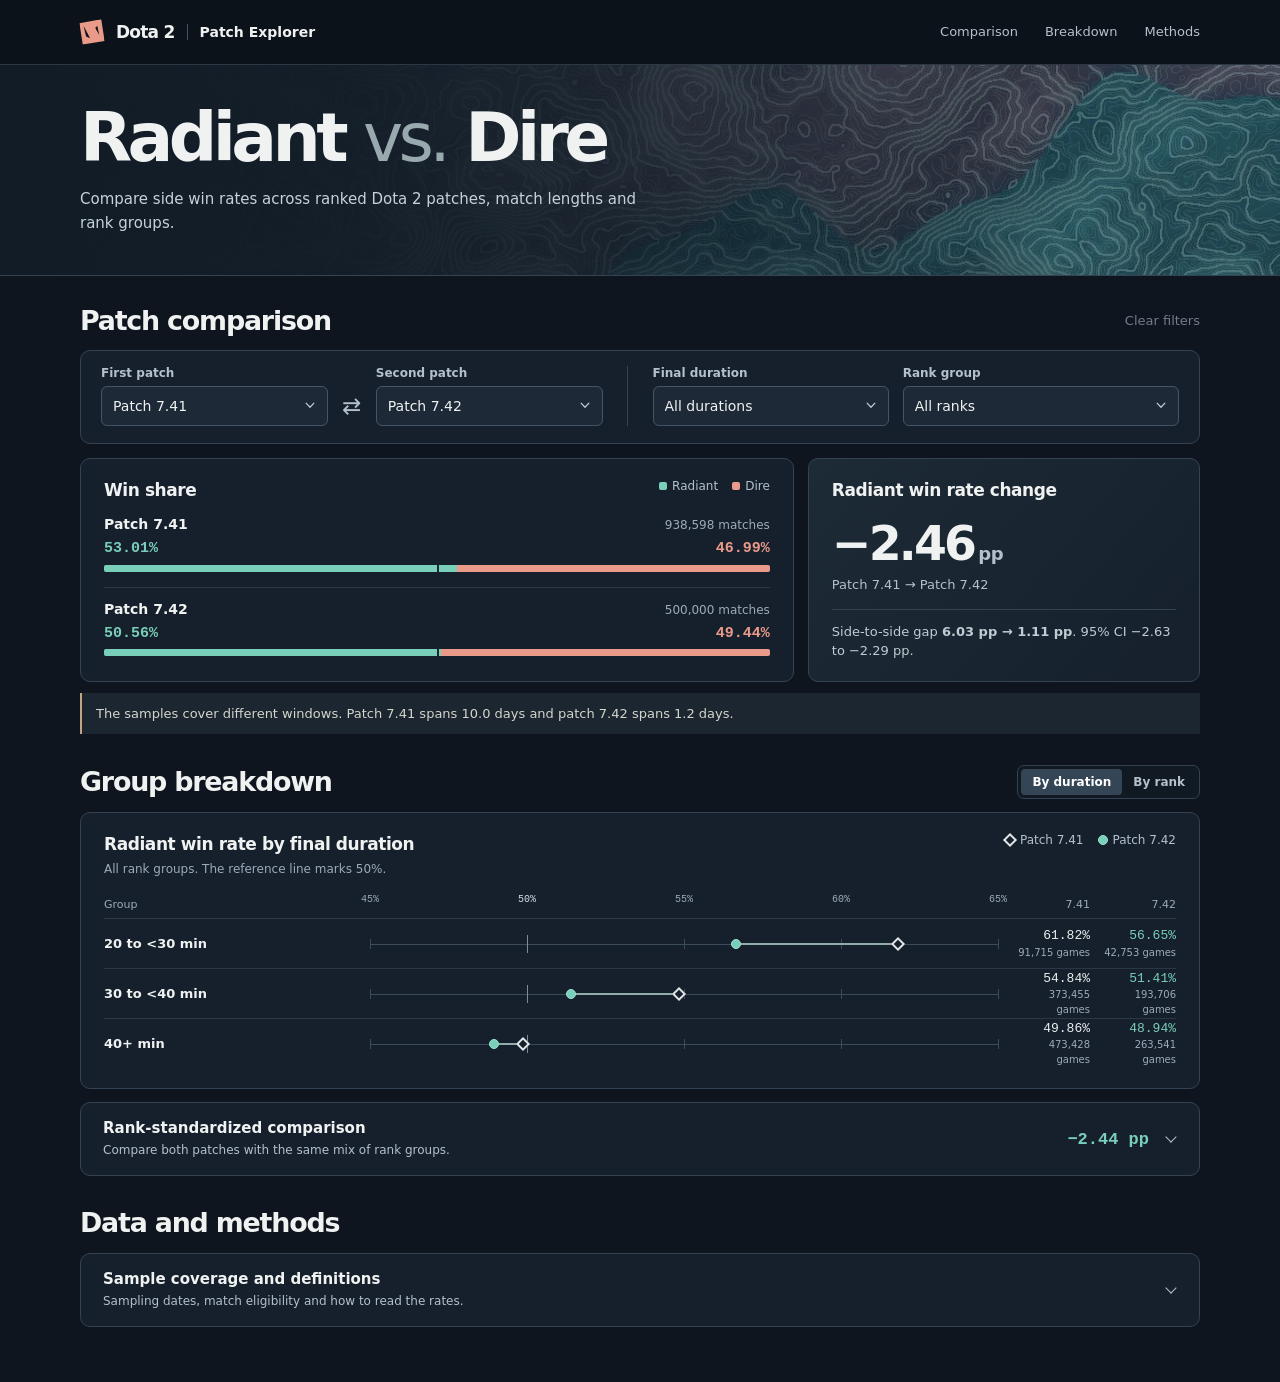
==== docs/index.html @ 2dd46926 "Publish Dota 2 Patch Explorer and reproducible ranked match analysis" ====
<!doctype html>
<html lang="en">
<head>
  <meta charset="utf-8">
  <meta name="viewport" content="width=device-width, initial-scale=1">
  <meta name="theme-color" content="#0e151e">
  <meta name="description" content="Explore Radiant and Dire win rates across Dota 2 patches, ranked match lengths, and medal groups.">
  <title>Dota 2 Patch Explorer</title>
  <link rel="stylesheet" href="styles.css">
  <script src="data.js" defer></script>
  <script src="standardize.js" defer></script>
  <script src="app.js" defer></script>
</head>
<body>
  <a href="#comparison" class="skip-link">Skip to comparison</a>
  <header class="topbar">
    <div class="container topbar-inner">
      <a href="#top" class="brand" aria-label="Dota 2 Patch Explorer home"><i class="brand-mark" aria-hidden="true"></i><strong>Dota 2</strong><span class="brand-separator" aria-hidden="true"></span><span>Patch Explorer</span></a>
      <nav aria-label="Sections"><a href="#comparison">Comparison</a><a href="#breakdown">Breakdown</a><a href="#methods">Methods</a></nav>
    </div>
  </header>
  <main id="top">
    <section class="hero">
      <div class="container hero-inner"><h1>Radiant <span>vs.</span> Dire</h1><p>Compare side win rates across ranked Dota 2 patches, match lengths and rank groups.</p></div>
    </section>
    <div class="container content">
      <div id="error" role="alert" hidden></div>
      <noscript><p class="error-box">Enable JavaScript to explore the patch data.</p></noscript>
      <div id="dashboard" hidden>
        <section id="comparison" aria-labelledby="comparison-title">
          <div class="section-heading"><h2 id="comparison-title">Patch comparison</h2><button id="reset" class="text-button" type="button" disabled>Clear filters</button></div>
          <div class="controls">
            <div class="patch-controls">
              <label for="first">First patch<select id="first"></select></label>
              <button type="button" id="swap" class="swap" title="Swap patches" aria-label="Swap patches"><span aria-hidden="true">⇄</span></button>
              <label for="second">Second patch<select id="second"></select></label>
            </div>
            <div class="filter-controls">
              <label for="duration">Final duration<select id="duration"><option value="">All durations</option><option value="20-30">20 to &lt;30 min</option><option value="30-40">30 to &lt;40 min</option><option value="40+">40+ min</option></select></label>
              <label for="rank">Rank group<select id="rank"><option value="">All ranks</option><option value="low">Herald to Crusader</option><option value="mid">Archon to Ancient</option><option value="high">Divine / Immortal</option></select></label>
            </div>
          </div>
          <div class="summary-layout">
            <article class="card share-card" aria-labelledby="share-title">
              <div class="card-heading"><h3 id="share-title">Win share</h3><div class="team-legend"><span><i class="swatch radiant"></i>Radiant</span><span><i class="swatch dire"></i>Dire</span></div></div>
              <div id="shares"></div>
            </article>
            <article class="card change-card" aria-labelledby="change-title"><h3 id="change-title">Radiant win rate change</h3><div id="change"></div></article>
          </div>
          <div id="joint-note" class="info-note" hidden></div>
        </section>
        <section id="breakdown" aria-labelledby="breakdown-title">
          <div class="section-heading breakdown-heading"><h2 id="breakdown-title">Group breakdown</h2><div class="segmented" role="group" aria-label="Group breakdown"><button id="by-duration" type="button" aria-pressed="true">By duration</button><button id="by-rank" type="button" aria-pressed="false">By rank</button></div></div>
          <div class="card plot-card">
            <div class="card-heading"><div><h3 id="break-title">Radiant win rate by final duration</h3><p class="subtle" id="break-scope"></p></div><div class="patch-legend" id="patch-legend"></div></div>
            <div id="break-plot"></div>
          </div>
        </section>
        <section id="standardization" aria-labelledby="std-title" hidden>
          <details class="card disclosure"><summary><span><strong id="std-title">Rank-standardized comparison</strong><small>Compare both patches with the same mix of rank groups.</small></span><span class="disclosure-end"><b id="std-badge"></b><i class="chevron" aria-hidden="true"></i></span></summary><div class="detail-body" id="std-body"></div></details>
        </section>
        <section id="methods" aria-labelledby="method-title"><div class="section-heading"><h2 id="method-title">Data and methods</h2></div>
          <details class="card disclosure" id="method-details"><summary><span><strong>Sample coverage and definitions</strong><small>Sampling dates, match eligibility and how to read the rates.</small></span><i class="chevron" aria-hidden="true"></i></summary>
            <div class="detail-body">
              <div id="coverage"></div>
              <div class="method-grid">
                <div><h4>Which matches qualify?</h4><p>Each sample includes ranked matches lasting at least 20 minutes. The duration groups use final game time. A 30-minute game belongs to the middle group, and a 40-minute game belongs to the longest group.</p></div>
                <div><h4>How are rates calculated?</h4><p>Radiant win rate is the share of matches Radiant won. The side-to-side gap is the absolute difference between Radiant’s and Dire’s win rates. The patch change subtracts the first patch’s Radiant rate from the second’s, in percentage points.</p></div>
                <div><h4>How are ranks grouped?</h4><p>The match’s average medal places it in one of three groups. Herald through Crusader, Archon through Ancient, and Divine with Immortal form the low, middle and high groups.</p></div>
                <div><h4>What can these samples tell us?</h4><p>These rates describe the sampled matches. The patches can cover different dates, hours and player populations. Duration is known only after the game ends.</p></div>
              </div>
              <p class="source-line">Match data from <a href="https://www.opendota.com/">OpenDota</a>. <span id="rate-source"></span> <a href="report.html">Read the full analysis</a>.</p>
            </div>
          </details>
        </section>
      </div>
      <p id="status" class="sr-only" role="status" aria-live="polite" aria-atomic="true"></p>
    </div>
  </main>
</body>
</html>
---- docs/styles.css ----
:root {
  color-scheme: dark;
  --back: #0e151e;
  --surface: #16202c;
  --surface-2: #1d2937;
  --line: #344353;
  --soft-line: #2b3745;
  --text: #eff2f1;
  --muted: #b4c0cc;
  --quiet: #9cabb9;
  --radiant: #79cfba;
  --dire: #e99a89;
  --mono: "IBM Plex Mono", ui-monospace, "SFMono-Regular", Consolas, monospace;
  font-family: Inter, "Segoe UI", system-ui, sans-serif;
}
* { box-sizing: border-box; }
html { scroll-padding-top: 16px; }
body { margin: 0; background: var(--back); color: var(--text); }
[hidden] { display: none !important; }
a { color: #9cdece; text-underline-offset: 3px; }
button, select { font: inherit; }
button { cursor: pointer; }
button:disabled { cursor: default; }
a:focus-visible, button:focus-visible, select:focus-visible, summary:focus-visible { outline: 3px solid #b9efdb; outline-offset: 3px; }
.container { width: min(1120px, calc(100% - 80px)); margin-inline: auto; }
.topbar { background: #0c121a; border-bottom: 1px solid var(--soft-line); }
.topbar-inner { display: flex; align-items: center; justify-content: space-between; min-height: 64px; gap: 30px; }
.brand { display: inline-flex; align-items: center; gap: 12px; color: var(--text); text-decoration: none; white-space: nowrap; font-size: 14px; font-weight: 550; }
.brand strong { font-size: 17px; letter-spacing: -.045em; font-weight: 750; }
.brand-separator { height: 16px; width: 1px; background: #46515e; }
.brand-mark { width: 24px; height: 24px; display: inline-block; transform: rotate(-5deg); background: var(--dire); clip-path: polygon(1% 9%, 93% 0%, 99% 92%, 7% 99%, 1% 9%, 17% 21%, 24% 67%, 40% 75%, 17% 21%, 65% 35%, 79% 65%, 74% 26%, 65% 35%, 17% 21%); }
nav { display: flex; gap: 27px; }
nav a { color: var(--muted); font-size: 13px; text-decoration: none; line-height: 26px; }
nav a:hover { color: white; }
.hero { border-bottom: 1px solid var(--line); background: linear-gradient(90deg, #111c27 3%, rgba(17,28,39,.96) 27%, rgba(16,27,37,.78) 47%, rgba(15,26,37,.20) 86%), url("assets/terrain.webp") center 52% / cover; }
.hero-inner { padding-block: 38px 40px; }
h1, h2, h3, h4, p { margin: 0; }
h1 { font-size: clamp(43px, 5.3vw, 74px); font-weight: 700; letter-spacing: -.068em; line-height: 1.04; }
h1 span { color: #99aaae; font-weight: 450; }
.hero p { color: #c6d2d7; max-width: 580px; margin-top: 13px; line-height: 1.6; font-size: 15px; text-wrap: pretty; }
.content { padding-block: 29px 55px; }
section[id] { scroll-margin-top: 18px; }
.section-heading { display: flex; align-items: center; justify-content: space-between; gap: 16px; margin: 0 0 13px; }
h2 { font-size: clamp(21px, 2.1vw, 27px); line-height: 1.2; font-weight: 650; letter-spacing: -.045em; }
h3 { font-size: 17px; line-height: 1.3; font-weight: 630; letter-spacing: -.025em; }
h4 { font-size: 14px; font-weight: 650; }
.text-button { background: none; border: 0; padding: 5px 0 5px 10px; color: var(--radiant); font-size: 13px; }
.text-button:disabled { color: var(--quiet); opacity: .7; }
.controls { display: grid; grid-template-columns: 1fr 1fr; gap: 25px; margin-bottom: 14px; border: 1px solid var(--line); border-radius: 10px; background: var(--surface); padding: 15px 20px 17px; }
.patch-controls { display: grid; grid-template-columns: 1fr 32px 1fr; gap: 8px; align-items: end; padding-right: 24px; border-right: 1px solid var(--line); }
.filter-controls { display: grid; grid-template-columns: 1fr 1.17fr; gap: 14px; }
label { display: block; min-width: 0; color: var(--muted); font-size: 12px; font-weight: 550; }
select { appearance: none; width: 100%; border: 1px solid #465566; border-radius: 6px; background: var(--surface-2) url("data:image/svg+xml,%3Csvg xmlns='http://www.w3.org/2000/svg' viewBox='0 0 12 8'%3E%3Cpath d='m1 1 5 5 5-5' fill='none' stroke='%23bdcad4' stroke-width='1.5'/%3E%3C/svg%3E") no-repeat right 12px center / 10px; color: var(--text); padding: 9px 28px 9px 11px; font-weight: 530; font-size: 14px; line-height: 20px; cursor: pointer; margin-top: 6px; }
select:hover { border-color: #708293; }
.swap { align-self: end; height: 39px; width: 32px; background: none; border: none; border-radius: 4px; color: var(--muted); font: 23px/1 system-ui,sans-serif; }
.swap:hover, .text-button:not(:disabled):hover { color: #fff; }
.summary-layout { display: grid; grid-template-columns: 1.82fr 1fr; gap: 14px; }
.card { background: var(--surface); border: 1px solid var(--line); border-radius: 10px; }
.share-card, .change-card, .plot-card { padding: 20px 23px; }
.card-heading { display: flex; align-items: start; justify-content: space-between; gap: 10px; }
.team-legend, .patch-legend { display: flex; flex-wrap: wrap; align-items: center; gap: 14px; font-size: 12px; color: var(--muted); }
.team-legend span, .patch-legend span { display: flex; align-items: center; gap: 5px; white-space: nowrap; }
.swatch { width: 8px; height: 8px; border-radius: 2px; }
.radiant { background: var(--radiant); } .dire { background: var(--dire); }
.share-row { margin-top: 15px; }
.share-row + .share-row { border-top: 1px solid var(--soft-line); padding-top: 13px; }
.share-head, .share-figures { display: flex; align-items: baseline; justify-content: space-between; gap: 8px; }
.share-head strong { font-size: 14px; font-weight: 650; }
.count, .subtle { color: var(--quiet); font-size: 12px; line-height: 1.5; }
.share-figures { font: 550 15px/1.25 var(--mono); font-variant-numeric: tabular-nums; margin-top: 6px; }
.share-figures span:first-child { color: var(--radiant); }
.share-figures span:last-child { color: var(--dire); }
.stack { display: flex; position: relative; margin: 6px 0 0; height: 7px; overflow: hidden; border-radius: 2px; background: var(--line); }
.stack:after { content:""; position: absolute; left: 50%; width: 2px; height: 100%; background: #1a2832; }
.stack .dire { flex: 1; }
.change-card { background: linear-gradient(130deg, #1d2b37, #16212d 88%); }
.change-value { font-size: clamp(34px, 3.7vw, 52px); font-weight: 630; line-height: 1.2; letter-spacing: -.06em; margin: 15px 0 2px; font-variant-numeric: tabular-nums; }
.change-value small { font-size: 18px; font-weight: 550; letter-spacing: -.02em; color: var(--muted); padding-left: 4px; }
.change-context { color: var(--muted); font-size: 13px; line-height: 1.55; }
.change-detail { border-top: 1px solid var(--line); padding-top: 12px; margin-top: 14px; color: #c0ccd2; font-size: 13px; line-height: 1.5; }
.na { color: var(--muted); font-size: 13px; line-height: 1.55; margin-top: 6px; }
.info-note, .error-box, #error { margin-top: 11px; padding: 11px 14px; border-left: 2px solid #c2a682; background: #1c2630; color: #d4d5cb; font-size: 13px; line-height: 1.5; }
#breakdown, #methods { margin-top: 31px; }
.segmented { display: inline-flex; padding: 3px; border: 1px solid var(--line); border-radius: 7px; background: #111922; }
.segmented button { background: transparent; border: 0; border-radius: 4px; padding: 6px 11px; color: var(--muted); font-size: 12px; font-weight: 600; }
.segmented button[aria-pressed="true"] { background: #344656; color: #fff; }
.plot-card > .card-heading { margin-bottom: 16px; }
.subtle { margin-top: 5px; }
.dot-a, .dot-b { display: inline-block; width: 10px; height: 10px; flex: 0 0 10px; }
.dot-a { background: #16202c; border: 2px solid #e2e5e7; transform: rotate(45deg); }
.dot-b { background: var(--radiant); border: 1px solid #9be4d2; border-radius: 50%; }
.plot-grid { display: grid; grid-template-columns: minmax(135px, 1fr) minmax(140px, 2.6fr) 72px 72px; align-items: center; gap: 14px; }
.plot-head { font-size: 11px; color: var(--quiet); padding-bottom: 3px; }
.plot-head > span:nth-last-child(-n+2), .plot-value { text-align: right; }
.plot-row { min-height: 50px; border-top: 1px solid var(--soft-line); }
.plot-row.is-selected { background: #1c2b35; box-shadow: inset 2px 0 var(--radiant); }
.plot-row.is-selected .group-name { padding-left: 8px; }
.group-name { font-size: 13px; font-weight: 560; }
.plot-value { color: #ebefef; font: 500 13px/1.25 var(--mono); font-variant-numeric: tabular-nums; }
.plot-value:last-child { color: var(--radiant); }
.plot-value small { display: block; font: 400 10px/1.5 system-ui,sans-serif; color: var(--quiet); }
.track, .axis { position: relative; margin-inline: 6px; }
.track { height: 23px; }
.track:before { content: ""; position: absolute; inset: 50% 0 auto; height: 1px; background: #3c4b59; }
.tick, .link-line, .point { position: absolute; }
.tick { height: 10px; width: 1px; top: 50%; transform: translateY(-50%); background: #3c4b59; }
.tick.parity { height: 18px; background: #7d8c98; }
.link-line { top: calc(50% - 1px); height: 2px; background: #91abaa; }
.point { top: 50%; transform: translate(-50%,-50%); }
.point.dot-a { transform: translate(-50%,-50%) rotate(45deg); }
.axis { height: 21px; }
.axis span { position: absolute; top: 0; transform: translateX(-50%); font: 10px var(--mono); color: var(--quiet); }
.axis span.parity { color: #d3dce0; }
#standardization { margin-top: 13px; }
.disclosure summary { display: flex; gap: 12px; align-items: center; justify-content: space-between; list-style: none; cursor: pointer; padding: 16px 22px; }
.disclosure summary::-webkit-details-marker { display:none; }
.disclosure summary strong { display: block; font-size: 15px; font-weight: 620; }
.disclosure summary small { display: block; color: var(--muted); font-size: 12px; margin-top: 4px; line-height: 1.5; }
.disclosure-end { display: flex; align-items: center; gap: 18px; }
.disclosure-end b { color: var(--radiant); font: 600 17px var(--mono); white-space: nowrap; }
.chevron { display: inline-block; width: 8px; height: 8px; border: solid var(--muted); border-width: 0 1.5px 1.5px 0; transform: translateY(-2px) rotate(45deg); flex: none; margin-right: 2px; }
details[open] .chevron { transform: translateY(2px) rotate(225deg); }
.detail-body { margin-inline: 22px; padding: 15px 0 19px; border-top: 1px solid var(--soft-line); color: var(--muted); font-size: 13px; line-height: 1.65; }
.detail-body strong, .detail-body h4 { color: var(--text); } .detail-body p + p { margin-top: 6px; }
.method-grid { margin-block: 15px; display:grid; grid-template-columns: repeat(2,1fr); gap: 16px 28px; }
.coverage-item + .coverage-item { margin-top: 6px; }
.source-line { padding-top: 12px; border-top: 1px solid var(--soft-line); }
.sr-only, .skip-link:not(:focus) { position: absolute; width: 1px; height: 1px; overflow: hidden; white-space: nowrap; clip-path: inset(50%); }
.skip-link:focus { position: absolute; left: 8px; top: 6px; background: white; padding: 10px; color: black; z-index: 5; }
@media(max-width: 840px){
 .container { width: calc(100% - 46px); }
 .controls { gap: 16px; padding: 13px 15px; }
 .patch-controls { padding-right: 15px; gap: 3px; grid-template-columns: 1fr 24px 1fr; }
 .swap { width: 24px; } .filter-controls { gap: 9px; }
 .share-card, .change-card, .plot-card { padding: 17px; }
 .plot-grid { grid-template-columns: minmax(120px,1fr) minmax(100px,2fr) 60px 60px; gap: 9px; }
}
@media(max-width: 650px){
 .container { width: calc(100% - 32px); }
 .topbar-inner { min-height: 53px; gap: 12px; } .brand { gap: 8px; font-size: 12px; } .brand strong { font-size: 15px; }
 nav { gap: 12px; } nav a { font-size: 12px; } nav a:first-child { display:none; }
 .hero-inner { padding-block: 27px 30px; } .hero p { max-width: 380px; font-size: 14px; margin-top: 9px; }
 .hero { background-position: 65% 50%; } .content { padding-top: 23px; }
 .controls { grid-template-columns: 1fr; gap: 11px; }
 .patch-controls { padding: 0; border: 0; grid-template-columns: 1fr 28px 1fr; gap: 6px; }
 .filter-controls { grid-template-columns: 1fr 1fr; gap: 12px; }
 .summary-layout { grid-template-columns: 1fr; gap: 10px; }
 .change-value { margin-top: 7px; font-size: 35px; } .change-detail { margin-top: 10px; padding-top: 8px; }
 #breakdown, #methods { margin-top: 25px; } .card-heading { gap: 8px; }
 .plot-card > .card-heading { flex-wrap: wrap; gap: 10px; }
 .plot-grid { grid-template-columns: minmax(54px,1fr) minmax(60px,1.25fr) 51px 51px; gap: 6px; }
 .group-name, .plot-value { font-size: 12px; } .plot-value small { font-size: 9px; }
 .tick:not(.parity), .axis span.minor { display:none; }
 .method-grid { grid-template-columns: 1fr; } .disclosure summary { padding: 14px 16px; }
 .detail-body { margin-inline:16px; } .disclosure-end { gap: 8px; } .disclosure-end b { font-size: 13px; }
}
@media(max-width: 400px) {
 .container { width: calc(100% - 24px); } .brand-mark { width: 20px; height: 20px; }
 nav a { font-size: 11px; } nav { gap: 8px; }
 .share-card,.change-card,.plot-card { padding: 14px; }
 .breakdown-heading { flex-wrap:wrap; gap:8px; } .team-legend,.patch-legend { gap: 8px; }
 .plot-grid { grid-template-columns: minmax(49px,.95fr) minmax(50px,1fr) 45px 45px; gap: 5px; }
 .axis span { font-size: 9px; } .disclosure-end b { display: none; }
}
@media(max-width: 360px) { .axis span:not(.parity) { display: none; } }
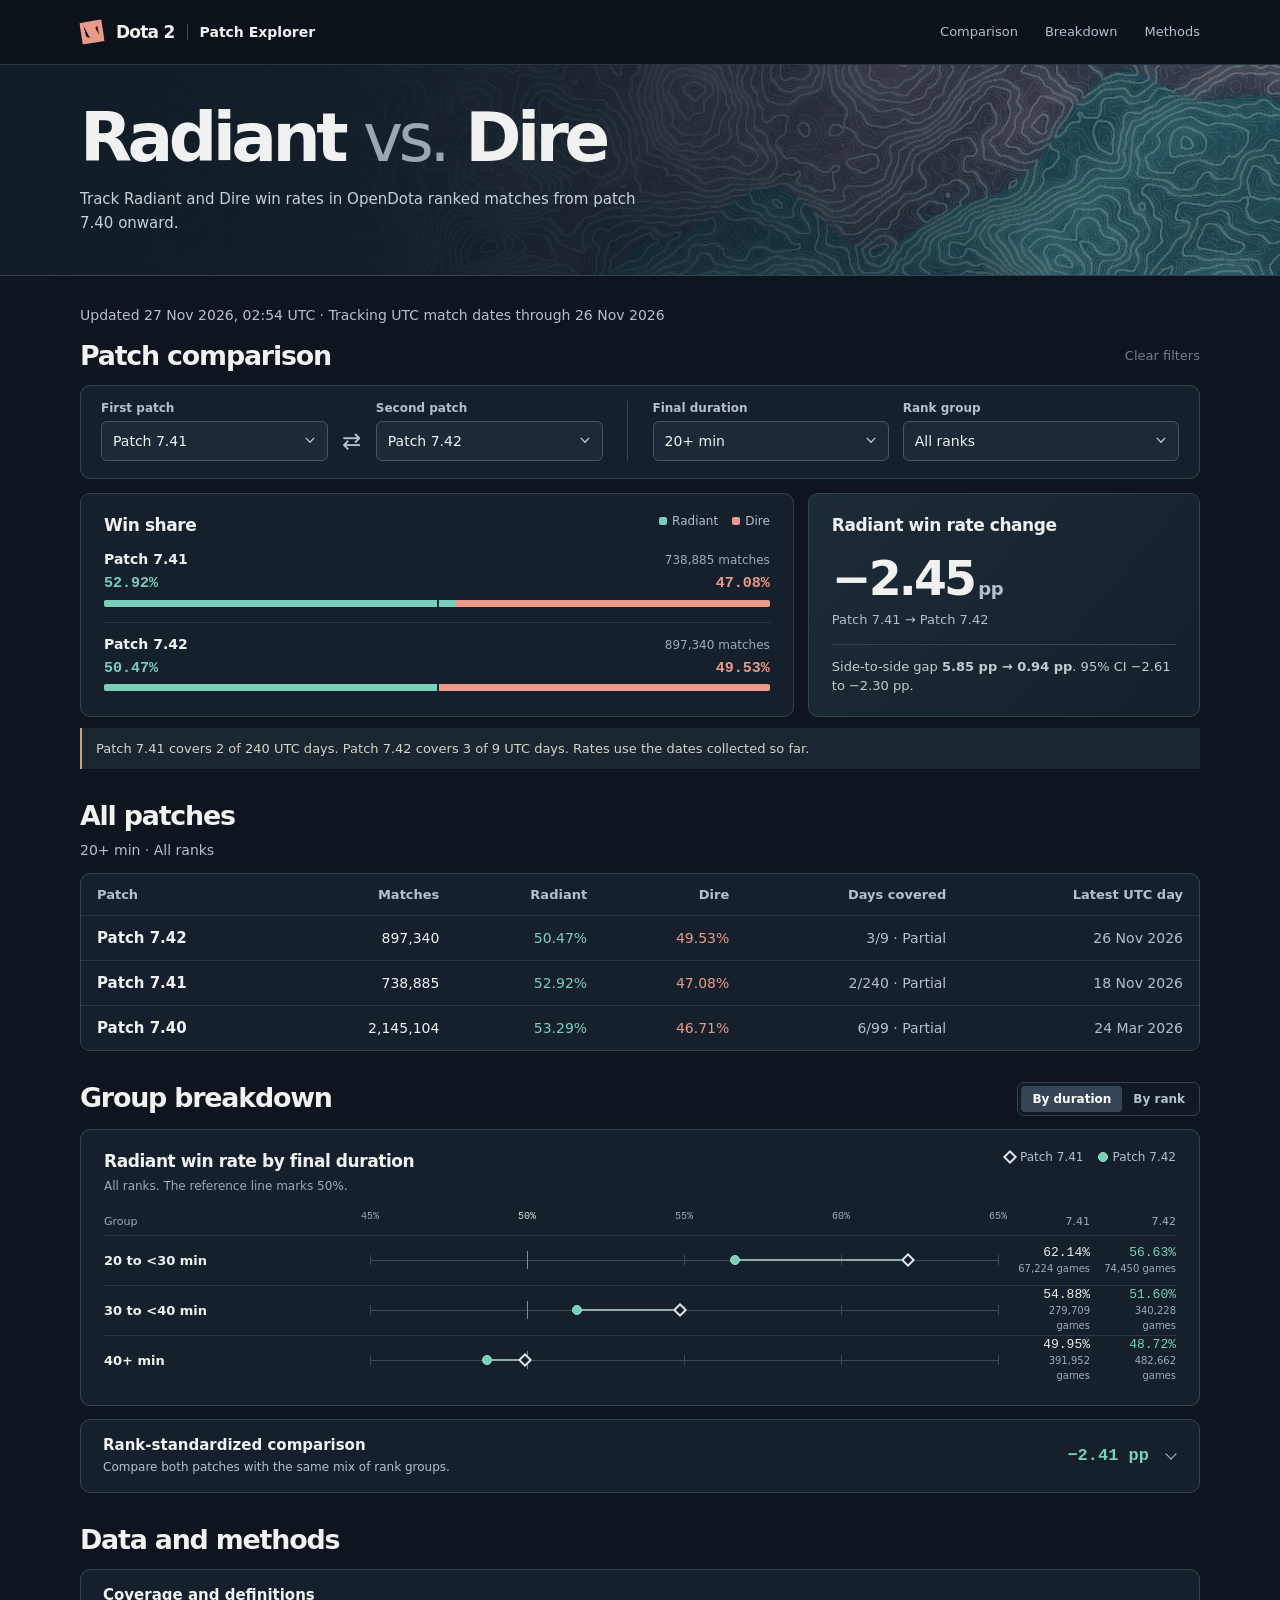
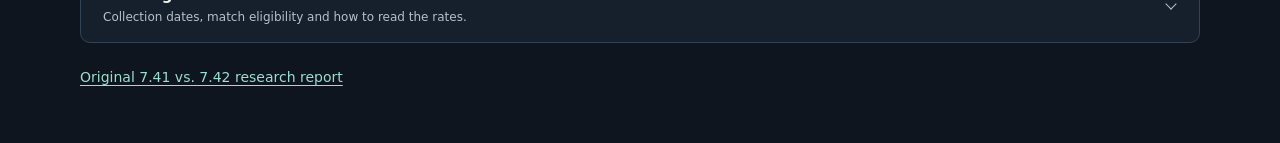
==== commit 56416945: "Track ranked win rates from patch 7.40 and refresh GitHub Pages daily" ====
--- a/docs/index.html
+++ b/docs/index.html
@@ -4,10 +4,10 @@
   <meta charset="utf-8">
   <meta name="viewport" content="width=device-width, initial-scale=1">
   <meta name="theme-color" content="#0e151e">
-  <meta name="description" content="Explore Radiant and Dire win rates across Dota 2 patches, ranked match lengths, and medal groups.">
+  <meta name="description" content="Daily Radiant and Dire win rates in OpenDota ranked matches from patch 7.40 onward.">
   <title>Dota 2 Patch Explorer</title>
   <link rel="stylesheet" href="styles.css">
-  <script src="data.js" defer></script>
+  <script src="live-data.js" defer></script>
   <script src="standardize.js" defer></script>
   <script src="app.js" defer></script>
 </head>
@@ -21,12 +21,13 @@
   </header>
   <main id="top">
     <section class="hero">
-      <div class="container hero-inner"><h1>Radiant <span>vs.</span> Dire</h1><p>Compare side win rates across ranked Dota 2 patches, match lengths and rank groups.</p></div>
+      <div class="container hero-inner"><h1>Radiant <span>vs.</span> Dire</h1><p>Track Radiant and Dire win rates in OpenDota ranked matches from patch 7.40 onward.</p></div>
     </section>
     <div class="container content">
       <div id="error" role="alert" hidden></div>
       <noscript><p class="error-box">Enable JavaScript to explore the patch data.</p></noscript>
       <div id="dashboard" hidden>
+        <p class="update-line" id="updated"></p>
         <section id="comparison" aria-labelledby="comparison-title">
           <div class="section-heading"><h2 id="comparison-title">Patch comparison</h2><button id="reset" class="text-button" type="button" disabled>Clear filters</button></div>
           <div class="controls">
@@ -36,8 +37,8 @@
               <label for="second">Second patch<select id="second"></select></label>
             </div>
             <div class="filter-controls">
-              <label for="duration">Final duration<select id="duration"><option value="">All durations</option><option value="20-30">20 to &lt;30 min</option><option value="30-40">30 to &lt;40 min</option><option value="40+">40+ min</option></select></label>
-              <label for="rank">Rank group<select id="rank"><option value="">All ranks</option><option value="low">Herald to Crusader</option><option value="mid">Archon to Ancient</option><option value="high">Divine / Immortal</option></select></label>
+              <label for="duration">Final duration<select id="duration"><option value="20plus" selected>20+ min</option><option value="all">All durations</option><option value="short">Under 20 min</option><option value="20-30">20 to &lt;30 min</option><option value="30-40">30 to &lt;40 min</option><option value="40+">40+ min</option></select></label>
+              <label for="rank">Rank group<select id="rank"><option value="">All ranks</option><option value="low">Herald to Crusader</option><option value="mid">Archon to Ancient</option><option value="high">Divine / Immortal</option><option value="unknown">Unknown rank</option></select></label>
             </div>
           </div>
           <div class="summary-layout">
@@ -48,6 +49,11 @@
             <article class="card change-card" aria-labelledby="change-title"><h3 id="change-title">Radiant win rate change</h3><div id="change"></div></article>
           </div>
           <div id="joint-note" class="info-note" hidden></div>
+        </section>
+        <section id="overview" aria-labelledby="overview-title">
+          <div class="section-heading"><h2 id="overview-title">All patches</h2></div>
+          <p class="overview-scope" id="overview-scope"></p>
+          <div class="card overview-card"><table class="overview-table"><thead><tr><th scope="col">Patch</th><th scope="col">Matches</th><th scope="col">Radiant</th><th scope="col">Dire</th><th scope="col">Days covered</th><th scope="col">Latest UTC day</th></tr></thead><tbody id="patch-rows"></tbody></table></div>
         </section>
         <section id="breakdown" aria-labelledby="breakdown-title">
           <div class="section-heading breakdown-heading"><h2 id="breakdown-title">Group breakdown</h2><div class="segmented" role="group" aria-label="Group breakdown"><button id="by-duration" type="button" aria-pressed="true">By duration</button><button id="by-rank" type="button" aria-pressed="false">By rank</button></div></div>
@@ -60,20 +66,21 @@
           <details class="card disclosure"><summary><span><strong id="std-title">Rank-standardized comparison</strong><small>Compare both patches with the same mix of rank groups.</small></span><span class="disclosure-end"><b id="std-badge"></b><i class="chevron" aria-hidden="true"></i></span></summary><div class="detail-body" id="std-body"></div></details>
         </section>
         <section id="methods" aria-labelledby="method-title"><div class="section-heading"><h2 id="method-title">Data and methods</h2></div>
-          <details class="card disclosure" id="method-details"><summary><span><strong>Sample coverage and definitions</strong><small>Sampling dates, match eligibility and how to read the rates.</small></span><i class="chevron" aria-hidden="true"></i></summary>
+          <details class="card disclosure" id="method-details"><summary><span><strong>Coverage and definitions</strong><small>Collection dates, match eligibility and how to read the rates.</small></span><i class="chevron" aria-hidden="true"></i></summary>
             <div class="detail-body">
               <div id="coverage"></div>
               <div class="method-grid">
-                <div><h4>Which matches qualify?</h4><p>Each sample includes ranked matches lasting at least 20 minutes. The duration groups use final game time. A 30-minute game belongs to the middle group, and a 40-minute game belongs to the longest group.</p></div>
-                <div><h4>How are rates calculated?</h4><p>Radiant win rate is the share of matches Radiant won. The side-to-side gap is the absolute difference between Radiant’s and Dire’s win rates. The patch change subtracts the first patch’s Radiant rate from the second’s, in percentage points.</p></div>
-                <div><h4>How are ranks grouped?</h4><p>The match’s average medal places it in one of three groups. Herald through Crusader, Archon through Ancient, and Divine with Immortal form the low, middle and high groups.</p></div>
-                <div><h4>What can these samples tell us?</h4><p>These rates describe the sampled matches. The patches can cover different dates, hours and player populations. Duration is known only after the game ends.</p></div>
+                <div><h4>Which matches qualify?</h4><p>The tracker counts public ranked matches recorded by OpenDota with a known winner. The default duration filter includes games lasting at least 20 minutes. Select All durations to include shorter matches.</p></div>
+                <div><h4>How are rates calculated?</h4><p>Radiant win rate is the share of matches Radiant won. The side-to-side gap is the absolute difference between Radiant’s and Dire’s win rates. The patch change subtracts the first patch’s Radiant rate from the second’s, in percentage points. Its approximate 95% interval combines two Wilson score intervals and treats matches as independent.</p></div>
+                <div><h4>How are ranks grouped?</h4><p>The match’s average medal determines its rank group. All ranks includes matches with an unknown medal; select Unknown rank to see those games separately.</p></div>
+                <div><h4>What does coverage mean?</h4><p>A covered day has a successful count for its UTC date and patch. On a patch release day, a match’s start time determines which patch it belongs to. Partial coverage means some dates still need counts. The latest day shown can be later than a gap.</p></div>
               </div>
-              <p class="source-line">Match data from <a href="https://www.opendota.com/">OpenDota</a>. <span id="rate-source"></span> <a href="report.html">Read the full analysis</a>.</p>
+              <p class="source-line">Match data from <a href="https://www.opendota.com/">OpenDota</a>. Major patch totals include their letter updates.</p>
             </div>
           </details>
         </section>
       </div>
+      <p class="archive-link"><a href="report.html">Original 7.41 vs. 7.42 research report</a></p>
       <p id="status" class="sr-only" role="status" aria-live="polite" aria-atomic="true"></p>
     </div>
   </main>
--- a/docs/styles.css
+++ b/docs/styles.css
@@ -163,3 +163,40 @@
  .axis span { font-size: 9px; } .disclosure-end b { display: none; }
 }
 @media(max-width: 360px) { .axis span:not(.parity) { display: none; } }
+
+.update-line, .overview-scope, .archive-link {
+  color: var(--muted);
+  font-size: 14px;
+  line-height: 1.5;
+}
+.update-line { margin: 0 0 14px; }
+.archive-link { margin-top: 24px; }
+#overview { margin-top: 31px; }
+.overview-scope { margin: -6px 0 12px; }
+.overview-card { overflow: hidden; }
+.overview-table { width: 100%; border-collapse: collapse; text-align: right; font-variant-numeric: tabular-nums; }
+.overview-table th, .overview-table td { padding: 13px 16px; }
+.overview-table thead th { color: var(--muted); font-size: 13px; font-weight: 550; }
+.overview-table th:first-child { text-align: left; }
+.overview-table tbody th { font-size: 15px; }
+.overview-table tbody td { font-size: 14px; }
+.overview-table tbody tr { border-top: 1px solid var(--soft-line); }
+.overview-table td:nth-child(3) { color: var(--radiant); }
+.overview-table td:nth-child(4) { color: var(--dire); }
+.overview-table td:nth-child(n+5) { color: var(--muted); }
+@media (max-width: 840px) {
+  .overview-table th, .overview-table td { padding-inline: 9px; }
+}
+@media (max-width: 650px) {
+  .overview-card { background: transparent; border: none; border-radius: 0; }
+  .overview-table, .overview-table tbody { display: block; }
+  .overview-table thead { position: absolute; clip-path: inset(50%); width: 1px; height: 1px; overflow: hidden; }
+  .overview-table tbody tr { display: grid; grid-template-columns: 1fr 1fr 1fr; gap: 9px 6px; text-align: left; padding: 14px; margin-bottom: 8px; border: 1px solid var(--line); border-radius: 8px; background: var(--surface); }
+  .overview-table tbody th { grid-column: 1/-1; font-size: 16px; }
+  .overview-table tbody td, .overview-table tbody th { padding: 0; }
+  .overview-table td { min-width: 0; }
+  .overview-table td::before { display: block; content: attr(data-label); font: 500 12px/1.5 system-ui, sans-serif; color: var(--quiet); }
+  .overview-table td:nth-child(5) { grid-column: span 2; }
+  .overview-table td:last-child { white-space: normal; }
+  .plot-value small { overflow-wrap: anywhere; }
+}
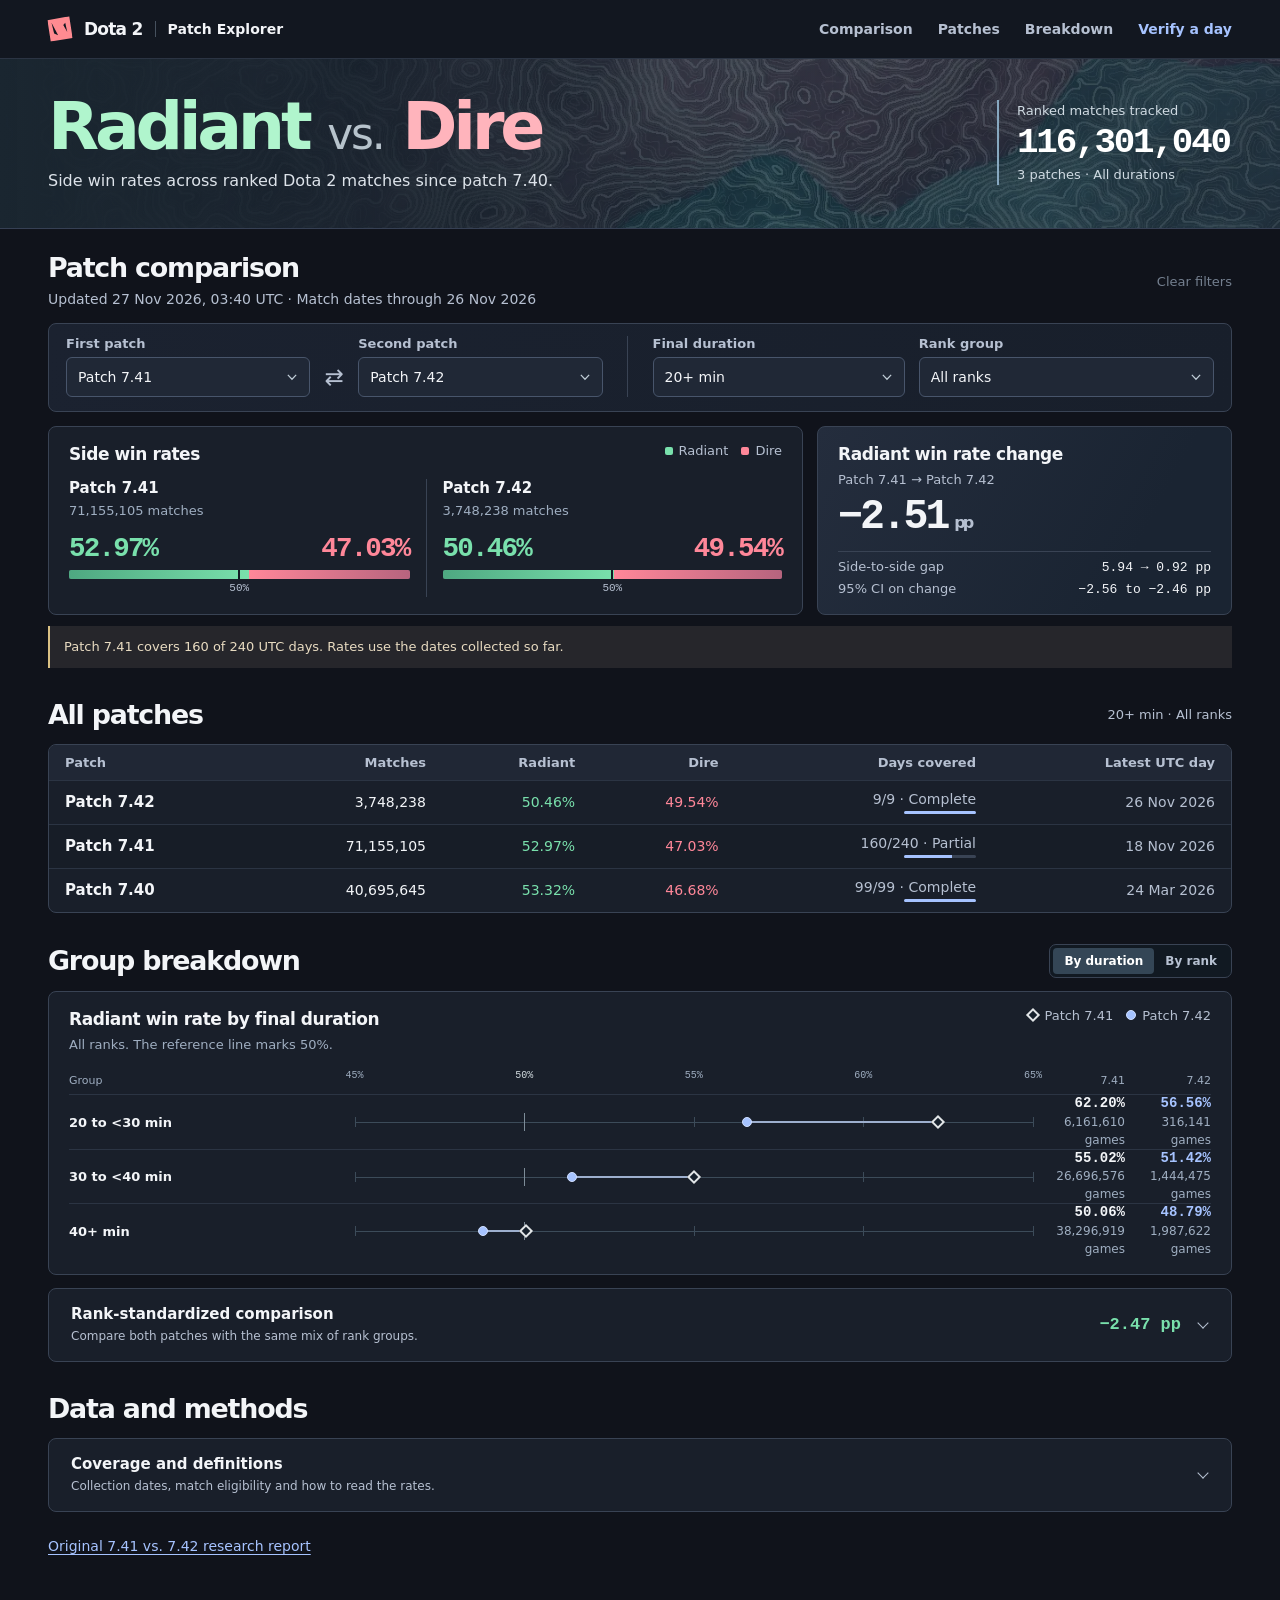
==== commit 8d93002b: "Redesign the patch dashboard and add reproducible daily CSV verification" ====
--- a/docs/index.html
+++ b/docs/index.html
@@ -3,7 +3,7 @@
 <head>
   <meta charset="utf-8">
   <meta name="viewport" content="width=device-width, initial-scale=1">
-  <meta name="theme-color" content="#0e151e">
+  <meta name="theme-color" content="#11151e">
   <meta name="description" content="Daily Radiant and Dire win rates in OpenDota ranked matches from patch 7.40 onward.">
   <title>Dota 2 Patch Explorer</title>
   <link rel="stylesheet" href="styles.css">
@@ -16,20 +16,28 @@
   <header class="topbar">
     <div class="container topbar-inner">
       <a href="#top" class="brand" aria-label="Dota 2 Patch Explorer home"><i class="brand-mark" aria-hidden="true"></i><strong>Dota 2</strong><span class="brand-separator" aria-hidden="true"></span><span>Patch Explorer</span></a>
-      <nav aria-label="Sections"><a href="#comparison">Comparison</a><a href="#breakdown">Breakdown</a><a href="#methods">Methods</a></nav>
+      <nav class="main-nav" aria-label="Sections"><a class="nav-compare" href="#comparison">Comparison</a><a href="#overview">Patches</a><a class="nav-breakdown" href="#breakdown">Breakdown</a><a class="nav-verify" href="./verify.html">Verify a day</a></nav>
     </div>
   </header>
   <main id="top">
     <section class="hero">
-      <div class="container hero-inner"><h1>Radiant <span>vs.</span> Dire</h1><p>Track Radiant and Dire win rates in OpenDota ranked matches from patch 7.40 onward.</p></div>
+      <div class="container hero-inner">
+        <div class="hero-copy"><h1><span class="radiant-title">Radiant</span> <i>vs.</i> <span class="dire-title">Dire</span></h1>
+          <p>Side win rates across ranked Dota 2 matches since patch 7.40.</p>
+        </div>
+        <div class="hero-stats" id="hero-stats" hidden>
+          <span>Ranked matches tracked</span><strong id="tracked-total"></strong>
+          <small id="tracked-through"></small>
+        </div>
+      </div>
     </section>
     <div class="container content">
       <div id="error" role="alert" hidden></div>
       <noscript><p class="error-box">Enable JavaScript to explore the patch data.</p></noscript>
       <div id="dashboard" hidden>
-        <p class="update-line" id="updated"></p>
+
         <section id="comparison" aria-labelledby="comparison-title">
-          <div class="section-heading"><h2 id="comparison-title">Patch comparison</h2><button id="reset" class="text-button" type="button" disabled>Clear filters</button></div>
+          <div class="section-heading"><div><h2 id="comparison-title">Patch comparison</h2><p class="update-line" id="updated"></p></div><button id="reset" class="text-button" type="button" disabled>Clear filters</button></div>
           <div class="controls">
             <div class="patch-controls">
               <label for="first">First patch<select id="first"></select></label>
@@ -43,7 +51,7 @@
           </div>
           <div class="summary-layout">
             <article class="card share-card" aria-labelledby="share-title">
-              <div class="card-heading"><h3 id="share-title">Win share</h3><div class="team-legend"><span><i class="swatch radiant"></i>Radiant</span><span><i class="swatch dire"></i>Dire</span></div></div>
+              <div class="card-heading"><h3 id="share-title">Side win rates</h3><div class="team-legend"><span><i class="swatch radiant"></i>Radiant</span><span><i class="swatch dire"></i>Dire</span></div></div>
               <div id="shares"></div>
             </article>
             <article class="card change-card" aria-labelledby="change-title"><h3 id="change-title">Radiant win rate change</h3><div id="change"></div></article>
@@ -51,8 +59,7 @@
           <div id="joint-note" class="info-note" hidden></div>
         </section>
         <section id="overview" aria-labelledby="overview-title">
-          <div class="section-heading"><h2 id="overview-title">All patches</h2></div>
-          <p class="overview-scope" id="overview-scope"></p>
+          <div class="section-heading"><h2 id="overview-title">All patches</h2><p class="overview-scope" id="overview-scope"></p></div>
           <div class="card overview-card"><table class="overview-table"><thead><tr><th scope="col">Patch</th><th scope="col">Matches</th><th scope="col">Radiant</th><th scope="col">Dire</th><th scope="col">Days covered</th><th scope="col">Latest UTC day</th></tr></thead><tbody id="patch-rows"></tbody></table></div>
         </section>
         <section id="breakdown" aria-labelledby="breakdown-title">
@@ -75,7 +82,7 @@
                 <div><h4>How are ranks grouped?</h4><p>The match’s average medal determines its rank group. All ranks includes matches with an unknown medal; select Unknown rank to see those games separately.</p></div>
                 <div><h4>What does coverage mean?</h4><p>A covered day has a successful count for its UTC date and patch. On a patch release day, a match’s start time determines which patch it belongs to. Partial coverage means some dates still need counts. The latest day shown can be later than a gap.</p></div>
               </div>
-              <p class="source-line">Match data from <a href="https://www.opendota.com/">OpenDota</a>. Major patch totals include their letter updates.</p>
+              <p class="source-line">Match data from <a href="https://www.opendota.com/">OpenDota</a>. Major patch totals include their letter updates. <a href="./verify.html">Verify a day</a>.</p>
             </div>
           </details>
         </section>
--- a/docs/styles.css
+++ b/docs/styles.css
@@ -1,85 +1,102 @@
 :root {
   color-scheme: dark;
-  --back: #0e151e;
-  --surface: #16202c;
-  --surface-2: #1d2937;
-  --line: #344353;
-  --soft-line: #2b3745;
-  --text: #eff2f1;
-  --muted: #b4c0cc;
-  --quiet: #9cabb9;
-  --radiant: #79cfba;
-  --dire: #e99a89;
-  --mono: "IBM Plex Mono", ui-monospace, "SFMono-Regular", Consolas, monospace;
+  --back: #10131b;
+  --surface: #191f2a;
+  --surface-2: #202836;
+  --line: #394354;
+  --soft-line: #2b3443;
+  --text: #f3f5f8;
+  --muted: #b6c0d1;
+  --quiet: #9faec1;
+  --radiant: #79e0ac;
+  --dire: #ff8799;
+  --accent: #a6c3ff;
+  --mono: "IBM Plex Mono", "Cascadia Mono", ui-monospace, "SFMono-Regular", Consolas, monospace;
   font-family: Inter, "Segoe UI", system-ui, sans-serif;
 }
 * { box-sizing: border-box; }
 html { scroll-padding-top: 16px; }
 body { margin: 0; background: var(--back); color: var(--text); }
 [hidden] { display: none !important; }
-a { color: #9cdece; text-underline-offset: 3px; }
+a { color: var(--accent); text-underline-offset: 3px; }
 button, select { font: inherit; }
 button { cursor: pointer; }
 button:disabled { cursor: default; }
-a:focus-visible, button:focus-visible, select:focus-visible, summary:focus-visible { outline: 3px solid #b9efdb; outline-offset: 3px; }
-.container { width: min(1120px, calc(100% - 80px)); margin-inline: auto; }
-.topbar { background: #0c121a; border-bottom: 1px solid var(--soft-line); }
-.topbar-inner { display: flex; align-items: center; justify-content: space-between; min-height: 64px; gap: 30px; }
+a:focus-visible, button:focus-visible, select:focus-visible, summary:focus-visible { outline: 3px solid #b8d2ff; outline-offset: 3px; }
+.container { width: min(1184px, calc(100% - 80px)); margin-inline: auto; }
+.topbar { background: #121720; border-bottom: 1px solid var(--soft-line); }
+.topbar-inner { display: flex; align-items: center; justify-content: space-between; min-height: 58px; gap: 30px; }
 .brand { display: inline-flex; align-items: center; gap: 12px; color: var(--text); text-decoration: none; white-space: nowrap; font-size: 14px; font-weight: 550; }
 .brand strong { font-size: 17px; letter-spacing: -.045em; font-weight: 750; }
 .brand-separator { height: 16px; width: 1px; background: #46515e; }
-.brand-mark { width: 24px; height: 24px; display: inline-block; transform: rotate(-5deg); background: var(--dire); clip-path: polygon(1% 9%, 93% 0%, 99% 92%, 7% 99%, 1% 9%, 17% 21%, 24% 67%, 40% 75%, 17% 21%, 65% 35%, 79% 65%, 74% 26%, 65% 35%, 17% 21%); }
-nav { display: flex; gap: 27px; }
-nav a { color: var(--muted); font-size: 13px; text-decoration: none; line-height: 26px; }
-nav a:hover { color: white; }
-.hero { border-bottom: 1px solid var(--line); background: linear-gradient(90deg, #111c27 3%, rgba(17,28,39,.96) 27%, rgba(16,27,37,.78) 47%, rgba(15,26,37,.20) 86%), url("assets/terrain.webp") center 52% / cover; }
-.hero-inner { padding-block: 38px 40px; }
-h1, h2, h3, h4, p { margin: 0; }
-h1 { font-size: clamp(43px, 5.3vw, 74px); font-weight: 700; letter-spacing: -.068em; line-height: 1.04; }
-h1 span { color: #99aaae; font-weight: 450; }
-.hero p { color: #c6d2d7; max-width: 580px; margin-top: 13px; line-height: 1.6; font-size: 15px; text-wrap: pretty; }
-.content { padding-block: 29px 55px; }
+.brand-mark { width: 24px; height: 24px; display: inline-block; transform: rotate(-5deg); background: #ff8b91; clip-path: polygon(1% 9%, 93% 0%, 99% 92%, 7% 99%, 1% 9%, 17% 21%, 24% 67%, 40% 75%, 17% 21%, 65% 35%, 79% 65%, 74% 26%, 65% 35%, 17% 21%); }
+.main-nav { display: flex; align-items: center; gap: 25px; }
+.main-nav a { display: inline-flex; align-items: center; min-height: 42px; color: var(--muted); text-decoration: none; font-size: 14px; font-weight: 550; white-space: nowrap; }
+.main-nav a:hover { color: var(--text); }
+.main-nav .nav-verify { color: var(--accent); }
+.hero {
+  border-bottom: 1px solid #364054;
+  background: linear-gradient(90deg, #1a2630 0%, rgba(20,30,41,.88) 28%, rgba(21,27,38,.45) 60%, rgba(30,26,40,.60) 100%), url("assets/terrain.webp") center 56% / cover;
+}
+.hero-inner { display: flex; align-items: center; justify-content: space-between; gap: 30px; padding-block: 32px 35px; }
+h1, h2, h3, h4, p, dl, dd { margin: 0; }
+h1 { font-size: clamp(44px, 5.2vw, 76px); font-weight: 740; letter-spacing: -.065em; line-height: 1.07; }
+h1 i { color: #b7c3cc; font-weight: 500; font-size: .66em; font-style: normal; letter-spacing: -.05em; }
+.radiant-title { color: #b0f5cd; }
+.dire-title { color: #ffb4bc; }
+.hero-copy p { color: #dde3ea; margin-top: 7px; line-height: 1.5; font-size: 16px; }
+.hero-stats { border-left: 2px solid #87a8c0; padding: 3px 0 3px 18px; min-width: 235px; }
+.hero-stats span, .hero-stats small { display: block; color: #d0dbe3; font-size: 13px; }
+.hero-stats strong { display: block; margin: 4px 0; font: 650 clamp(26px,2.8vw,39px)/1.15 var(--mono); letter-spacing: -.06em; color: white; font-variant-numeric: tabular-nums; }
+.content { padding-block: 23px 46px; }
 section[id] { scroll-margin-top: 18px; }
 .section-heading { display: flex; align-items: center; justify-content: space-between; gap: 16px; margin: 0 0 13px; }
 h2 { font-size: clamp(21px, 2.1vw, 27px); line-height: 1.2; font-weight: 650; letter-spacing: -.045em; }
 h3 { font-size: 17px; line-height: 1.3; font-weight: 630; letter-spacing: -.025em; }
 h4 { font-size: 14px; font-weight: 650; }
-.text-button { background: none; border: 0; padding: 5px 0 5px 10px; color: var(--radiant); font-size: 13px; }
+.text-button { white-space: nowrap; flex-shrink: 0; background: none; border: 0; padding: 5px 0 5px 10px; color: var(--radiant); font-size: 13px; }
 .text-button:disabled { color: var(--quiet); opacity: .7; }
-.controls { display: grid; grid-template-columns: 1fr 1fr; gap: 25px; margin-bottom: 14px; border: 1px solid var(--line); border-radius: 10px; background: var(--surface); padding: 15px 20px 17px; }
+.controls { display: grid; grid-template-columns: 1fr 1fr; gap: 25px; margin-bottom: 14px; border: 1px solid var(--line); border-radius: 8px; background: linear-gradient(110deg, #1b2230, #181f2b); padding: 12px 17px 14px; }
 .patch-controls { display: grid; grid-template-columns: 1fr 32px 1fr; gap: 8px; align-items: end; padding-right: 24px; border-right: 1px solid var(--line); }
 .filter-controls { display: grid; grid-template-columns: 1fr 1.17fr; gap: 14px; }
-label { display: block; min-width: 0; color: var(--muted); font-size: 12px; font-weight: 550; }
-select { appearance: none; width: 100%; border: 1px solid #465566; border-radius: 6px; background: var(--surface-2) url("data:image/svg+xml,%3Csvg xmlns='http://www.w3.org/2000/svg' viewBox='0 0 12 8'%3E%3Cpath d='m1 1 5 5 5-5' fill='none' stroke='%23bdcad4' stroke-width='1.5'/%3E%3C/svg%3E") no-repeat right 12px center / 10px; color: var(--text); padding: 9px 28px 9px 11px; font-weight: 530; font-size: 14px; line-height: 20px; cursor: pointer; margin-top: 6px; }
-select:hover { border-color: #708293; }
+label { display: block; min-width: 0; color: var(--muted); font-size: 13px; font-weight: 550; }
+select { appearance: none; width: 100%; border: 1px solid #48556b; border-radius: 6px; background: var(--surface-2) url("data:image/svg+xml,%3Csvg xmlns='http://www.w3.org/2000/svg' viewBox='0 0 12 8'%3E%3Cpath d='m1 1 5 5 5-5' fill='none' stroke='%23bdcad4' stroke-width='1.5'/%3E%3C/svg%3E") no-repeat right 12px center / 10px; color: var(--text); padding: 9px 28px 9px 11px; font-weight: 530; font-size: 14px; line-height: 20px; cursor: pointer; margin-top: 6px; }
+select:hover { border-color: var(--accent); }
 .swap { align-self: end; height: 39px; width: 32px; background: none; border: none; border-radius: 4px; color: var(--muted); font: 23px/1 system-ui,sans-serif; }
 .swap:hover, .text-button:not(:disabled):hover { color: #fff; }
 .summary-layout { display: grid; grid-template-columns: 1.82fr 1fr; gap: 14px; }
-.card { background: var(--surface); border: 1px solid var(--line); border-radius: 10px; }
-.share-card, .change-card, .plot-card { padding: 20px 23px; }
-.card-heading { display: flex; align-items: start; justify-content: space-between; gap: 10px; }
-.team-legend, .patch-legend { display: flex; flex-wrap: wrap; align-items: center; gap: 14px; font-size: 12px; color: var(--muted); }
-.team-legend span, .patch-legend span { display: flex; align-items: center; gap: 5px; white-space: nowrap; }
+.card { background: var(--surface); border: 1px solid var(--line); border-radius: 8px; }
+.share-card, .change-card, .plot-card { min-width: 0; padding: 16px 20px; }
+.card-heading { display: flex; align-items: start; justify-content: space-between; gap: 12px; }
+.team-legend, .patch-legend { display: flex; flex-wrap: wrap; align-items: center; gap: 13px; font-size: 13px; color: var(--muted); }
+.team-legend span, .patch-legend span { display: flex; align-items: center; gap: 6px; white-space: nowrap; }
 .swatch { width: 8px; height: 8px; border-radius: 2px; }
 .radiant { background: var(--radiant); } .dire { background: var(--dire); }
-.share-row { margin-top: 15px; }
-.share-row + .share-row { border-top: 1px solid var(--soft-line); padding-top: 13px; }
-.share-head, .share-figures { display: flex; align-items: baseline; justify-content: space-between; gap: 8px; }
-.share-head strong { font-size: 14px; font-weight: 650; }
-.count, .subtle { color: var(--quiet); font-size: 12px; line-height: 1.5; }
-.share-figures { font: 550 15px/1.25 var(--mono); font-variant-numeric: tabular-nums; margin-top: 6px; }
-.share-figures span:first-child { color: var(--radiant); }
-.share-figures span:last-child { color: var(--dire); }
-.stack { display: flex; position: relative; margin: 6px 0 0; height: 7px; overflow: hidden; border-radius: 2px; background: var(--line); }
-.stack:after { content:""; position: absolute; left: 50%; width: 2px; height: 100%; background: #1a2832; }
-.stack .dire { flex: 1; }
-.change-card { background: linear-gradient(130deg, #1d2b37, #16212d 88%); }
-.change-value { font-size: clamp(34px, 3.7vw, 52px); font-weight: 630; line-height: 1.2; letter-spacing: -.06em; margin: 15px 0 2px; font-variant-numeric: tabular-nums; }
-.change-value small { font-size: 18px; font-weight: 550; letter-spacing: -.02em; color: var(--muted); padding-left: 4px; }
-.change-context { color: var(--muted); font-size: 13px; line-height: 1.55; }
-.change-detail { border-top: 1px solid var(--line); padding-top: 12px; margin-top: 14px; color: #c0ccd2; font-size: 13px; line-height: 1.5; }
+#shares { display: grid; grid-template-columns: repeat(2,minmax(0,1fr)); margin-top: 13px; }
+.share-row { min-width: 0; }
+.share-row:first-child { padding-right: 16px; }
+.share-row + .share-row { border-left: 1px solid var(--line); padding-left: 16px; }
+.share-head { display: flex; flex-wrap: wrap; align-items: baseline; gap: 4px 12px; }
+.share-head strong { font-size: 15px; font-weight: 650; }
+.count, .subtle { color: var(--quiet); font-size: 13px; line-height: 1.5; }
+.share-head .count { width: 100%; }
+.score-line { position: relative; display: flex; align-items: baseline; justify-content: space-between; gap: 5px; margin-top: 12px; font-variant-numeric: tabular-nums; }
+.score-line strong { font: 650 clamp(18px,2.15vw,32px)/1.2 var(--mono); letter-spacing: -.065em; }
+.radiant-score { color: var(--radiant); } .dire-score { color: var(--dire); }
+.parity-label { font: 11px var(--mono); color: var(--muted); position: absolute; left: 50%; bottom: -29px; transform: translateX(-50%); }
+.stack { position: relative; display: flex; height: 9px; margin: 5px 0 18px; border-radius: 2px; overflow: hidden; background: var(--line); }
+.stack:after { content: ""; position: absolute; left: 50%; height: 100%; width: 2px; transform: translateX(-50%); background: #111923; }
+.stack .radiant { background: linear-gradient(90deg,#4ea881,var(--radiant)); }
+.stack .dire { flex: 1; background: linear-gradient(90deg,var(--dire),#b6647e); }
+.change-card { background: linear-gradient(118deg, #242d3d, #1a2432 75%); }
+.change-value { font: 650 clamp(35px, 3.25vw, 49px)/1.12 var(--mono); letter-spacing: -.075em; margin: 5px 0 10px; font-variant-numeric: tabular-nums; }
+.change-value small { font: 550 16px system-ui,sans-serif; color: var(--muted); padding-left: 7px; }
+.change-context { color: var(--muted); font-size: 13px; line-height: 1.45; margin-top: 5px; }
+.change-detail { border-top: 1px solid var(--line); padding-top: 7px; display: grid; gap: 4px; font-size: 13px; color: var(--muted); }
+.change-detail div { display:flex; align-items:baseline; justify-content:space-between; gap: 12px; }
+.change-detail dd { text-align:right; color:var(--text); font: 500 13px/1.35 var(--mono); }
 .na { color: var(--muted); font-size: 13px; line-height: 1.55; margin-top: 6px; }
-.info-note, .error-box, #error { margin-top: 11px; padding: 11px 14px; border-left: 2px solid #c2a682; background: #1c2630; color: #d4d5cb; font-size: 13px; line-height: 1.5; }
+.info-note, .error-box, #error { margin-top: 11px; padding: 11px 14px; border-left: 2px solid #dac184; background: #26262b; color: #e8dbc1; font-size: 13px; line-height: 1.5; }
 #breakdown, #methods { margin-top: 31px; }
 .segmented { display: inline-flex; padding: 3px; border: 1px solid var(--line); border-radius: 7px; background: #111922; }
 .segmented button { background: transparent; border: 0; border-radius: 4px; padding: 6px 11px; color: var(--muted); font-size: 12px; font-weight: 600; }
@@ -88,7 +105,7 @@
 .subtle { margin-top: 5px; }
 .dot-a, .dot-b { display: inline-block; width: 10px; height: 10px; flex: 0 0 10px; }
 .dot-a { background: #16202c; border: 2px solid #e2e5e7; transform: rotate(45deg); }
-.dot-b { background: var(--radiant); border: 1px solid #9be4d2; border-radius: 50%; }
+.dot-b { background: var(--accent); border: 1px solid #d0dfff; border-radius: 50%; }
 .plot-grid { display: grid; grid-template-columns: minmax(135px, 1fr) minmax(140px, 2.6fr) 72px 72px; align-items: center; gap: 14px; }
 .plot-head { font-size: 11px; color: var(--quiet); padding-bottom: 3px; }
 .plot-head > span:nth-last-child(-n+2), .plot-value { text-align: right; }
@@ -96,16 +113,16 @@
 .plot-row.is-selected { background: #1c2b35; box-shadow: inset 2px 0 var(--radiant); }
 .plot-row.is-selected .group-name { padding-left: 8px; }
 .group-name { font-size: 13px; font-weight: 560; }
-.plot-value { color: #ebefef; font: 500 13px/1.25 var(--mono); font-variant-numeric: tabular-nums; }
-.plot-value:last-child { color: var(--radiant); }
-.plot-value small { display: block; font: 400 10px/1.5 system-ui,sans-serif; color: var(--quiet); }
+.plot-value { color: var(--text); font: 550 14px/1.25 var(--mono); font-variant-numeric: tabular-nums; }
+.plot-value:last-child { color: var(--accent); }
+.plot-value small { display: block; font: 400 12px/1.5 system-ui,sans-serif; color: var(--quiet); }
 .track, .axis { position: relative; margin-inline: 6px; }
 .track { height: 23px; }
 .track:before { content: ""; position: absolute; inset: 50% 0 auto; height: 1px; background: #3c4b59; }
 .tick, .link-line, .point { position: absolute; }
 .tick { height: 10px; width: 1px; top: 50%; transform: translateY(-50%); background: #3c4b59; }
 .tick.parity { height: 18px; background: #7d8c98; }
-.link-line { top: calc(50% - 1px); height: 2px; background: #91abaa; }
+.link-line { top: calc(50% - 1px); height: 2px; background: #9dafce; }
 .point { top: 50%; transform: translate(-50%,-50%); }
 .point.dot-a { transform: translate(-50%,-50%) rotate(45deg); }
 .axis { height: 21px; }
@@ -127,6 +144,9 @@
 .source-line { padding-top: 12px; border-top: 1px solid var(--soft-line); }
 .sr-only, .skip-link:not(:focus) { position: absolute; width: 1px; height: 1px; overflow: hidden; white-space: nowrap; clip-path: inset(50%); }
 .skip-link:focus { position: absolute; left: 8px; top: 6px; background: white; padding: 10px; color: black; z-index: 5; }
+@media(min-width:651px) and (max-width:960px) {
+ #shares { display:block; } .share-row:first-child { padding-right:0; } .share-row + .share-row { margin-top:9px; border-left:0; border-top:1px solid var(--line); padding:9px 0 0; } .share-head { justify-content:space-between; } .share-head .count { width:auto; } .score-line { margin-top:3px; } .parity-label { display:none; } .stack { margin-bottom:0; }
+}
 @media(max-width: 840px){
  .container { width: calc(100% - 46px); }
  .controls { gap: 16px; padding: 13px 15px; }
@@ -138,14 +158,17 @@
 @media(max-width: 650px){
  .container { width: calc(100% - 32px); }
  .topbar-inner { min-height: 53px; gap: 12px; } .brand { gap: 8px; font-size: 12px; } .brand strong { font-size: 15px; }
- nav { gap: 12px; } nav a { font-size: 12px; } nav a:first-child { display:none; }
- .hero-inner { padding-block: 27px 30px; } .hero p { max-width: 380px; font-size: 14px; margin-top: 9px; }
+ .main-nav { gap: 14px; } .main-nav a { font-size: 13px; } .main-nav .nav-breakdown,.main-nav .nav-compare { display:none; }
+ .hero-inner { padding-block: 20px; } .hero-copy p { max-width: 380px; font-size: 14px; margin-top: 9px; }
  .hero { background-position: 65% 50%; } .content { padding-top: 23px; }
+ .hero-inner { display: grid; grid-template-columns: 1fr; gap: 16px; }
+ .hero-stats { display:flex; align-items:baseline; flex-wrap:wrap; gap:0 7px; border-left:0; padding:0; } .hero-stats span { order:1; } .hero-stats strong { order:0; font-size:20px; } .hero-stats small { order:2; width:100%; }
  .controls { grid-template-columns: 1fr; gap: 11px; }
  .patch-controls { padding: 0; border: 0; grid-template-columns: 1fr 28px 1fr; gap: 6px; }
  .filter-controls { grid-template-columns: 1fr 1fr; gap: 12px; }
  .summary-layout { grid-template-columns: 1fr; gap: 10px; }
- .change-value { margin-top: 7px; font-size: 35px; } .change-detail { margin-top: 10px; padding-top: 8px; }
+ .score-line strong { font-size: clamp(16px,4.2vw,25px); } .share-row:first-child { padding-right:10px; } .share-row + .share-row { padding-left:10px; }
+ .change-card #change { display:grid; grid-template-columns:minmax(90px, .75fr) minmax(0, 1.4fr); column-gap:16px; } .change-value { grid-column:1; grid-row:2; margin: 4px 0 0; font-size:34px; } .change-detail { grid-column: 2; grid-row: 1 / span 2; margin-top: 4px; padding: 0 0 0 12px; border: none; border-left: 1px solid var(--line); } .change-detail div { flex-wrap: wrap; gap: 0 6px; }
  #breakdown, #methods { margin-top: 25px; } .card-heading { gap: 8px; }
  .plot-card > .card-heading { flex-wrap: wrap; gap: 10px; }
  .plot-grid { grid-template-columns: minmax(54px,1fr) minmax(60px,1.25fr) 51px 51px; gap: 6px; }
@@ -156,29 +179,47 @@
 }
 @media(max-width: 400px) {
  .container { width: calc(100% - 24px); } .brand-mark { width: 20px; height: 20px; }
- nav a { font-size: 11px; } nav { gap: 8px; }
+ .main-nav a { font-size: 12px; } .main-nav { gap: 12px; }
  .share-card,.change-card,.plot-card { padding: 14px; }
  .breakdown-heading { flex-wrap:wrap; gap:8px; } .team-legend,.patch-legend { gap: 8px; }
  .plot-grid { grid-template-columns: minmax(49px,.95fr) minmax(50px,1fr) 45px 45px; gap: 5px; }
  .axis span { font-size: 9px; } .disclosure-end b { display: none; }
 }
-@media(max-width: 360px) { .axis span:not(.parity) { display: none; } }
+@media(max-width: 360px) {
+ .axis span:not(.parity), .brand strong, .brand-separator { display: none; }
+ select { padding-inline: 7px 19px; background-position: right 6px center; font-size: 13px; }
+ #shares { grid-template-columns: 1fr; gap: 9px; }
+ .share-row:first-child { padding-right: 0; }
+ .share-row + .share-row { border-left: 0; border-top: 1px solid var(--line); padding: 9px 0 0; }
+ .share-head { justify-content: space-between; }
+ .share-head .count { width: auto; font-size: 12px; }
+ .score-line { margin-top: 4px; }
+ .parity-label { display: none; }
+ .stack { margin-bottom: 0; }
+}
 
 .update-line, .overview-scope, .archive-link {
   color: var(--muted);
   font-size: 14px;
   line-height: 1.5;
 }
-.update-line { margin: 0 0 14px; }
+.update-line { margin: 5px 0 0; }
 .archive-link { margin-top: 24px; }
 #overview { margin-top: 31px; }
-.overview-scope { margin: -6px 0 12px; }
+.overview-scope { font-size: 13px; }
 .overview-card { overflow: hidden; }
+.coverage-cell { display:inline-flex; flex-direction:column; gap:4px; align-items:end; }
+.coverage-cell i { display:block; width:72px; height:3px; border-radius:2px; background:var(--line); overflow:hidden; }
+.coverage-cell b { display:block; height:100%; background:var(--accent); }
+
 .overview-table { width: 100%; border-collapse: collapse; text-align: right; font-variant-numeric: tabular-nums; }
-.overview-table th, .overview-table td { padding: 13px 16px; }
+.overview-table th, .overview-table td { padding: 10px 16px; }
+.overview-table thead { background-color: #202735; }
 .overview-table thead th { color: var(--muted); font-size: 13px; font-weight: 550; }
 .overview-table th:first-child { text-align: left; }
 .overview-table tbody th { font-size: 15px; }
+.overview-table tbody tr:nth-child(even) { background-color: #171d27; }
+.overview-table tbody tr:hover { background-color: #202838; }
 .overview-table tbody td { font-size: 14px; }
 .overview-table tbody tr { border-top: 1px solid var(--soft-line); }
 .overview-table td:nth-child(3) { color: var(--radiant); }
@@ -194,6 +235,7 @@
   .overview-table tbody tr { display: grid; grid-template-columns: 1fr 1fr 1fr; gap: 9px 6px; text-align: left; padding: 14px; margin-bottom: 8px; border: 1px solid var(--line); border-radius: 8px; background: var(--surface); }
   .overview-table tbody th { grid-column: 1/-1; font-size: 16px; }
   .overview-table tbody td, .overview-table tbody th { padding: 0; }
+ .coverage-cell { text-align:left; align-items:start; }
   .overview-table td { min-width: 0; }
   .overview-table td::before { display: block; content: attr(data-label); font: 500 12px/1.5 system-ui, sans-serif; color: var(--quiet); }
   .overview-table td:nth-child(5) { grid-column: span 2; }
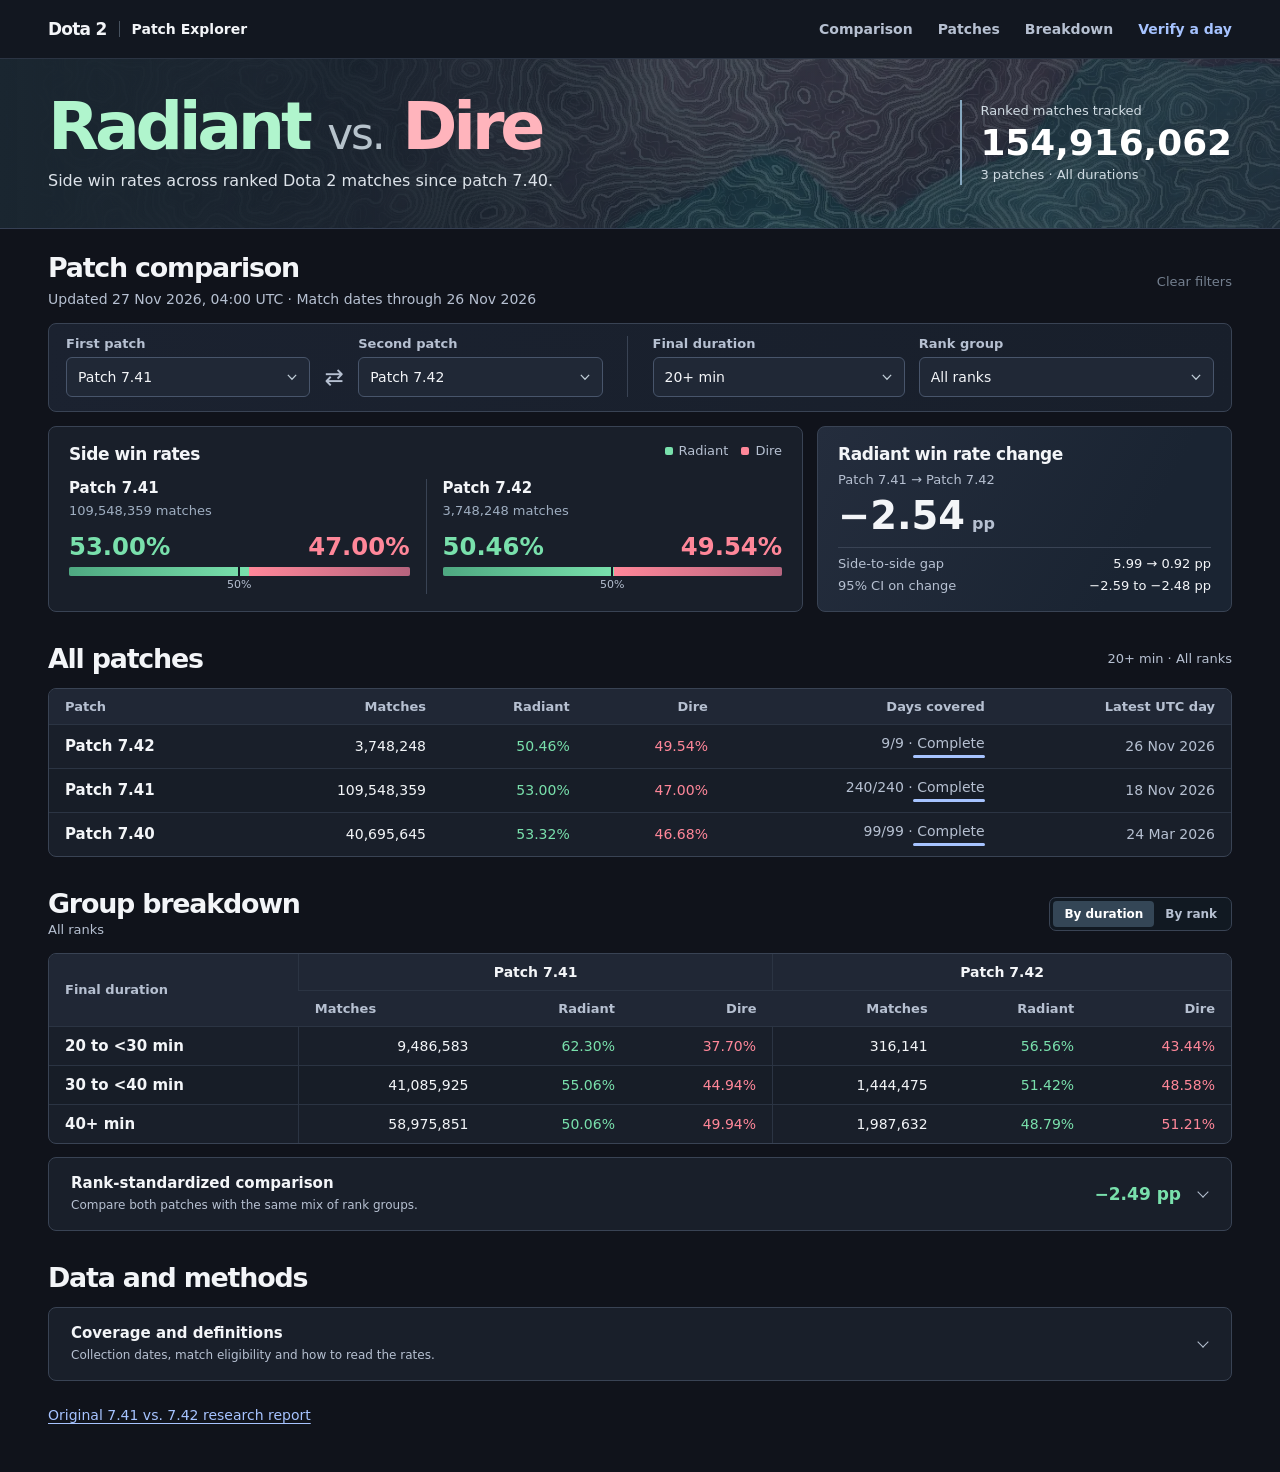
==== commit 7d979446: "Use readable win-rate typography and tabulate patch breakdowns" ====
--- a/docs/index.html
+++ b/docs/index.html
@@ -15,7 +15,7 @@
   <a href="#comparison" class="skip-link">Skip to comparison</a>
   <header class="topbar">
     <div class="container topbar-inner">
-      <a href="#top" class="brand" aria-label="Dota 2 Patch Explorer home"><i class="brand-mark" aria-hidden="true"></i><strong>Dota 2</strong><span class="brand-separator" aria-hidden="true"></span><span>Patch Explorer</span></a>
+      <a href="#top" class="brand" aria-label="Dota 2 Patch Explorer home"><strong>Dota 2</strong><span class="brand-separator" aria-hidden="true"></span><span>Patch Explorer</span></a>
       <nav class="main-nav" aria-label="Sections"><a class="nav-compare" href="#comparison">Comparison</a><a href="#overview">Patches</a><a class="nav-breakdown" href="#breakdown">Breakdown</a><a class="nav-verify" href="./verify.html">Verify a day</a></nav>
     </div>
   </header>
@@ -63,11 +63,21 @@
           <div class="card overview-card"><table class="overview-table"><thead><tr><th scope="col">Patch</th><th scope="col">Matches</th><th scope="col">Radiant</th><th scope="col">Dire</th><th scope="col">Days covered</th><th scope="col">Latest UTC day</th></tr></thead><tbody id="patch-rows"></tbody></table></div>
         </section>
         <section id="breakdown" aria-labelledby="breakdown-title">
-          <div class="section-heading breakdown-heading"><h2 id="breakdown-title">Group breakdown</h2><div class="segmented" role="group" aria-label="Group breakdown"><button id="by-duration" type="button" aria-pressed="true">By duration</button><button id="by-rank" type="button" aria-pressed="false">By rank</button></div></div>
-          <div class="card plot-card">
-            <div class="card-heading"><div><h3 id="break-title">Radiant win rate by final duration</h3><p class="subtle" id="break-scope"></p></div><div class="patch-legend" id="patch-legend"></div></div>
-            <div id="break-plot"></div>
+          <div class="section-heading breakdown-heading">
+            <div><h2 id="breakdown-title">Group breakdown</h2><p class="overview-scope" id="break-scope"></p></div>
+            <div class="segmented" role="group" aria-label="Group breakdown">
+              <button id="by-duration" type="button" aria-pressed="true">By duration</button>
+              <button id="by-rank" type="button" aria-pressed="false">By rank</button>
+            </div>
           </div>
+          <div class="card overview-card">
+            <table class="overview-table breakdown-table" id="break-table" aria-labelledby="breakdown-title" aria-describedby="break-scope">
+              <colgroup span="1"></colgroup><colgroup span="3"></colgroup><colgroup span="3"></colgroup>
+              <thead id="break-head"></thead>
+              <tbody id="break-rows"></tbody>
+            </table>
+          </div>
+          <p id="break-empty" class="subtle" hidden>A dash means the group has no reported win rate.</p>
         </section>
         <section id="standardization" aria-labelledby="std-title" hidden>
           <details class="card disclosure"><summary><span><strong id="std-title">Rank-standardized comparison</strong><small>Compare both patches with the same mix of rank groups.</small></span><span class="disclosure-end"><b id="std-badge"></b><i class="chevron" aria-hidden="true"></i></span></summary><div class="detail-body" id="std-body"></div></details>
--- a/docs/styles.css
+++ b/docs/styles.css
@@ -11,7 +11,6 @@
   --radiant: #79e0ac;
   --dire: #ff8799;
   --accent: #a6c3ff;
-  --mono: "IBM Plex Mono", "Cascadia Mono", ui-monospace, "SFMono-Regular", Consolas, monospace;
   font-family: Inter, "Segoe UI", system-ui, sans-serif;
 }
 * { box-sizing: border-box; }
@@ -29,7 +28,6 @@
 .brand { display: inline-flex; align-items: center; gap: 12px; color: var(--text); text-decoration: none; white-space: nowrap; font-size: 14px; font-weight: 550; }
 .brand strong { font-size: 17px; letter-spacing: -.045em; font-weight: 750; }
 .brand-separator { height: 16px; width: 1px; background: #46515e; }
-.brand-mark { width: 24px; height: 24px; display: inline-block; transform: rotate(-5deg); background: #ff8b91; clip-path: polygon(1% 9%, 93% 0%, 99% 92%, 7% 99%, 1% 9%, 17% 21%, 24% 67%, 40% 75%, 17% 21%, 65% 35%, 79% 65%, 74% 26%, 65% 35%, 17% 21%); }
 .main-nav { display: flex; align-items: center; gap: 25px; }
 .main-nav a { display: inline-flex; align-items: center; min-height: 42px; color: var(--muted); text-decoration: none; font-size: 14px; font-weight: 550; white-space: nowrap; }
 .main-nav a:hover { color: var(--text); }
@@ -47,7 +45,7 @@
 .hero-copy p { color: #dde3ea; margin-top: 7px; line-height: 1.5; font-size: 16px; }
 .hero-stats { border-left: 2px solid #87a8c0; padding: 3px 0 3px 18px; min-width: 235px; }
 .hero-stats span, .hero-stats small { display: block; color: #d0dbe3; font-size: 13px; }
-.hero-stats strong { display: block; margin: 4px 0; font: 650 clamp(26px,2.8vw,39px)/1.15 var(--mono); letter-spacing: -.06em; color: white; font-variant-numeric: tabular-nums; }
+.hero-stats strong { display: block; margin: 4px 0; font-size: clamp(26px, 2.8vw, 39px); line-height: 1.15; font-weight: 600; color: white; font-variant-numeric: tabular-nums; }
 .content { padding-block: 23px 46px; }
 section[id] { scroll-margin-top: 18px; }
 .section-heading { display: flex; align-items: center; justify-content: space-between; gap: 16px; margin: 0 0 13px; }
@@ -66,10 +64,10 @@
 .swap:hover, .text-button:not(:disabled):hover { color: #fff; }
 .summary-layout { display: grid; grid-template-columns: 1.82fr 1fr; gap: 14px; }
 .card { background: var(--surface); border: 1px solid var(--line); border-radius: 8px; }
-.share-card, .change-card, .plot-card { min-width: 0; padding: 16px 20px; }
+.share-card, .change-card { min-width: 0; padding: 16px 20px; }
 .card-heading { display: flex; align-items: start; justify-content: space-between; gap: 12px; }
-.team-legend, .patch-legend { display: flex; flex-wrap: wrap; align-items: center; gap: 13px; font-size: 13px; color: var(--muted); }
-.team-legend span, .patch-legend span { display: flex; align-items: center; gap: 6px; white-space: nowrap; }
+.team-legend { display: flex; flex-wrap: wrap; align-items: center; gap: 13px; font-size: 13px; color: var(--muted); }
+.team-legend span { display: flex; align-items: center; gap: 6px; white-space: nowrap; }
 .swatch { width: 8px; height: 8px; border-radius: 2px; }
 .radiant { background: var(--radiant); } .dire { background: var(--dire); }
 #shares { display: grid; grid-template-columns: repeat(2,minmax(0,1fr)); margin-top: 13px; }
@@ -81,60 +79,35 @@
 .count, .subtle { color: var(--quiet); font-size: 13px; line-height: 1.5; }
 .share-head .count { width: 100%; }
 .score-line { position: relative; display: flex; align-items: baseline; justify-content: space-between; gap: 5px; margin-top: 12px; font-variant-numeric: tabular-nums; }
-.score-line strong { font: 650 clamp(18px,2.15vw,32px)/1.2 var(--mono); letter-spacing: -.065em; }
+.score-line strong { font-size: clamp(18px, 1.9vw, 28px); font-weight: 600; line-height: 1.25; }
 .radiant-score { color: var(--radiant); } .dire-score { color: var(--dire); }
-.parity-label { font: 11px var(--mono); color: var(--muted); position: absolute; left: 50%; bottom: -29px; transform: translateX(-50%); }
+.parity-label { font-size: 11px; color: var(--muted); position: absolute; left: 50%; bottom: -29px; transform: translateX(-50%); }
 .stack { position: relative; display: flex; height: 9px; margin: 5px 0 18px; border-radius: 2px; overflow: hidden; background: var(--line); }
 .stack:after { content: ""; position: absolute; left: 50%; height: 100%; width: 2px; transform: translateX(-50%); background: #111923; }
 .stack .radiant { background: linear-gradient(90deg,#4ea881,var(--radiant)); }
 .stack .dire { flex: 1; background: linear-gradient(90deg,var(--dire),#b6647e); }
 .change-card { background: linear-gradient(118deg, #242d3d, #1a2432 75%); }
-.change-value { font: 650 clamp(35px, 3.25vw, 49px)/1.12 var(--mono); letter-spacing: -.075em; margin: 5px 0 10px; font-variant-numeric: tabular-nums; }
+.change-value { font-size: clamp(32px, 3vw, 44px); line-height: 1.12; font-weight: 600; margin: 5px 0 10px; font-variant-numeric: tabular-nums; }
 .change-value small { font: 550 16px system-ui,sans-serif; color: var(--muted); padding-left: 7px; }
 .change-context { color: var(--muted); font-size: 13px; line-height: 1.45; margin-top: 5px; }
 .change-detail { border-top: 1px solid var(--line); padding-top: 7px; display: grid; gap: 4px; font-size: 13px; color: var(--muted); }
 .change-detail div { display:flex; align-items:baseline; justify-content:space-between; gap: 12px; }
-.change-detail dd { text-align:right; color:var(--text); font: 500 13px/1.35 var(--mono); }
+.change-detail dd { text-align:right; color:var(--text); font-size: 13px; line-height: 1.35; font-variant-numeric: tabular-nums; }
 .na { color: var(--muted); font-size: 13px; line-height: 1.55; margin-top: 6px; }
 .info-note, .error-box, #error { margin-top: 11px; padding: 11px 14px; border-left: 2px solid #dac184; background: #26262b; color: #e8dbc1; font-size: 13px; line-height: 1.5; }
 #breakdown, #methods { margin-top: 31px; }
 .segmented { display: inline-flex; padding: 3px; border: 1px solid var(--line); border-radius: 7px; background: #111922; }
 .segmented button { background: transparent; border: 0; border-radius: 4px; padding: 6px 11px; color: var(--muted); font-size: 12px; font-weight: 600; }
 .segmented button[aria-pressed="true"] { background: #344656; color: #fff; }
-.plot-card > .card-heading { margin-bottom: 16px; }
+
 .subtle { margin-top: 5px; }
-.dot-a, .dot-b { display: inline-block; width: 10px; height: 10px; flex: 0 0 10px; }
-.dot-a { background: #16202c; border: 2px solid #e2e5e7; transform: rotate(45deg); }
-.dot-b { background: var(--accent); border: 1px solid #d0dfff; border-radius: 50%; }
-.plot-grid { display: grid; grid-template-columns: minmax(135px, 1fr) minmax(140px, 2.6fr) 72px 72px; align-items: center; gap: 14px; }
-.plot-head { font-size: 11px; color: var(--quiet); padding-bottom: 3px; }
-.plot-head > span:nth-last-child(-n+2), .plot-value { text-align: right; }
-.plot-row { min-height: 50px; border-top: 1px solid var(--soft-line); }
-.plot-row.is-selected { background: #1c2b35; box-shadow: inset 2px 0 var(--radiant); }
-.plot-row.is-selected .group-name { padding-left: 8px; }
-.group-name { font-size: 13px; font-weight: 560; }
-.plot-value { color: var(--text); font: 550 14px/1.25 var(--mono); font-variant-numeric: tabular-nums; }
-.plot-value:last-child { color: var(--accent); }
-.plot-value small { display: block; font: 400 12px/1.5 system-ui,sans-serif; color: var(--quiet); }
-.track, .axis { position: relative; margin-inline: 6px; }
-.track { height: 23px; }
-.track:before { content: ""; position: absolute; inset: 50% 0 auto; height: 1px; background: #3c4b59; }
-.tick, .link-line, .point { position: absolute; }
-.tick { height: 10px; width: 1px; top: 50%; transform: translateY(-50%); background: #3c4b59; }
-.tick.parity { height: 18px; background: #7d8c98; }
-.link-line { top: calc(50% - 1px); height: 2px; background: #9dafce; }
-.point { top: 50%; transform: translate(-50%,-50%); }
-.point.dot-a { transform: translate(-50%,-50%) rotate(45deg); }
-.axis { height: 21px; }
-.axis span { position: absolute; top: 0; transform: translateX(-50%); font: 10px var(--mono); color: var(--quiet); }
-.axis span.parity { color: #d3dce0; }
 #standardization { margin-top: 13px; }
 .disclosure summary { display: flex; gap: 12px; align-items: center; justify-content: space-between; list-style: none; cursor: pointer; padding: 16px 22px; }
 .disclosure summary::-webkit-details-marker { display:none; }
 .disclosure summary strong { display: block; font-size: 15px; font-weight: 620; }
 .disclosure summary small { display: block; color: var(--muted); font-size: 12px; margin-top: 4px; line-height: 1.5; }
 .disclosure-end { display: flex; align-items: center; gap: 18px; }
-.disclosure-end b { color: var(--radiant); font: 600 17px var(--mono); white-space: nowrap; }
+.disclosure-end b { color: var(--radiant); font-size: 17px; font-weight: 600; font-variant-numeric: tabular-nums; white-space: nowrap; }
 .chevron { display: inline-block; width: 8px; height: 8px; border: solid var(--muted); border-width: 0 1.5px 1.5px 0; transform: translateY(-2px) rotate(45deg); flex: none; margin-right: 2px; }
 details[open] .chevron { transform: translateY(2px) rotate(225deg); }
 .detail-body { margin-inline: 22px; padding: 15px 0 19px; border-top: 1px solid var(--soft-line); color: var(--muted); font-size: 13px; line-height: 1.65; }
@@ -152,8 +125,7 @@
  .controls { gap: 16px; padding: 13px 15px; }
  .patch-controls { padding-right: 15px; gap: 3px; grid-template-columns: 1fr 24px 1fr; }
  .swap { width: 24px; } .filter-controls { gap: 9px; }
- .share-card, .change-card, .plot-card { padding: 17px; }
- .plot-grid { grid-template-columns: minmax(120px,1fr) minmax(100px,2fr) 60px 60px; gap: 9px; }
+ .share-card, .change-card { padding: 17px; }
 }
 @media(max-width: 650px){
  .container { width: calc(100% - 32px); }
@@ -170,23 +142,19 @@
  .score-line strong { font-size: clamp(16px,4.2vw,25px); } .share-row:first-child { padding-right:10px; } .share-row + .share-row { padding-left:10px; }
  .change-card #change { display:grid; grid-template-columns:minmax(90px, .75fr) minmax(0, 1.4fr); column-gap:16px; } .change-value { grid-column:1; grid-row:2; margin: 4px 0 0; font-size:34px; } .change-detail { grid-column: 2; grid-row: 1 / span 2; margin-top: 4px; padding: 0 0 0 12px; border: none; border-left: 1px solid var(--line); } .change-detail div { flex-wrap: wrap; gap: 0 6px; }
  #breakdown, #methods { margin-top: 25px; } .card-heading { gap: 8px; }
- .plot-card > .card-heading { flex-wrap: wrap; gap: 10px; }
- .plot-grid { grid-template-columns: minmax(54px,1fr) minmax(60px,1.25fr) 51px 51px; gap: 6px; }
- .group-name, .plot-value { font-size: 12px; } .plot-value small { font-size: 9px; }
- .tick:not(.parity), .axis span.minor { display:none; }
+
  .method-grid { grid-template-columns: 1fr; } .disclosure summary { padding: 14px 16px; }
  .detail-body { margin-inline:16px; } .disclosure-end { gap: 8px; } .disclosure-end b { font-size: 13px; }
 }
 @media(max-width: 400px) {
- .container { width: calc(100% - 24px); } .brand-mark { width: 20px; height: 20px; }
+ .container { width: calc(100% - 24px); }
  .main-nav a { font-size: 12px; } .main-nav { gap: 12px; }
- .share-card,.change-card,.plot-card { padding: 14px; }
- .breakdown-heading { flex-wrap:wrap; gap:8px; } .team-legend,.patch-legend { gap: 8px; }
- .plot-grid { grid-template-columns: minmax(49px,.95fr) minmax(50px,1fr) 45px 45px; gap: 5px; }
- .axis span { font-size: 9px; } .disclosure-end b { display: none; }
+ .share-card,.change-card { padding: 14px; }
+ .breakdown-heading { flex-wrap:wrap; gap:8px; } .team-legend { gap: 8px; }
+ .disclosure-end b { display: none; }
 }
 @media(max-width: 360px) {
- .axis span:not(.parity), .brand strong, .brand-separator { display: none; }
+
  select { padding-inline: 7px 19px; background-position: right 6px center; font-size: 13px; }
  #shares { grid-template-columns: 1fr; gap: 9px; }
  .share-row:first-child { padding-right: 0; }
@@ -222,9 +190,9 @@
 .overview-table tbody tr:hover { background-color: #202838; }
 .overview-table tbody td { font-size: 14px; }
 .overview-table tbody tr { border-top: 1px solid var(--soft-line); }
-.overview-table td:nth-child(3) { color: var(--radiant); }
-.overview-table td:nth-child(4) { color: var(--dire); }
-.overview-table td:nth-child(n+5) { color: var(--muted); }
+#overview .overview-table td:nth-child(3) { color: var(--radiant); }
+#overview .overview-table td:nth-child(4) { color: var(--dire); }
+#overview .overview-table td:nth-child(n+5) { color: var(--muted); }
 @media (max-width: 840px) {
   .overview-table th, .overview-table td { padding-inline: 9px; }
 }
@@ -237,8 +205,28 @@
   .overview-table tbody td, .overview-table tbody th { padding: 0; }
  .coverage-cell { text-align:left; align-items:start; }
   .overview-table td { min-width: 0; }
-  .overview-table td::before { display: block; content: attr(data-label); font: 500 12px/1.5 system-ui, sans-serif; color: var(--quiet); }
-  .overview-table td:nth-child(5) { grid-column: span 2; }
+  .overview-table td::before { display: block; content: attr(data-label); font-size: 12px; font-weight: 500; line-height: 1.5; color: var(--quiet); }
+  #overview .overview-table td:nth-child(5) { grid-column: span 2; }
   .overview-table td:last-child { white-space: normal; }
-  .plot-value small { overflow-wrap: anywhere; }
-}
+}
+
+.breakdown-table thead th[scope="colgroup"] { text-align: center; color: var(--text); font-size: 14px; }
+.breakdown-table thead tr + tr th { border-top: 1px solid var(--soft-line); text-align: right; }
+.breakdown-table thead th[scope="colgroup"], .breakdown-table .match-count { border-left: 1px solid var(--soft-line); }
+.breakdown-table .radiant-rate { color: var(--radiant); }
+.breakdown-table .dire-rate { color: var(--dire); }
+.breakdown-table tr.is-selected { box-shadow: inset 3px 0 0 var(--accent); }
+@media (max-width: 650px) {
+  .breakdown-table tbody tr::before, .breakdown-table tbody tr::after {
+    grid-column: 1 / -1;
+    color: var(--muted);
+    font-size: 13px;
+    font-weight: 600;
+  }
+  .breakdown-table tbody tr::before { content: attr(data-first-label); grid-row: 2; }
+  .breakdown-table tbody tr::after { content: attr(data-second-label); grid-row: 4; border-top: 1px solid var(--soft-line); padding-top: 8px; }
+  .breakdown-table tbody th { grid-row: 1; }
+  .breakdown-table td:nth-of-type(-n+3) { grid-row: 3; }
+  .breakdown-table td:nth-of-type(n+4) { grid-row: 5; }
+  .breakdown-table .match-count { border-left: 0; }
+}
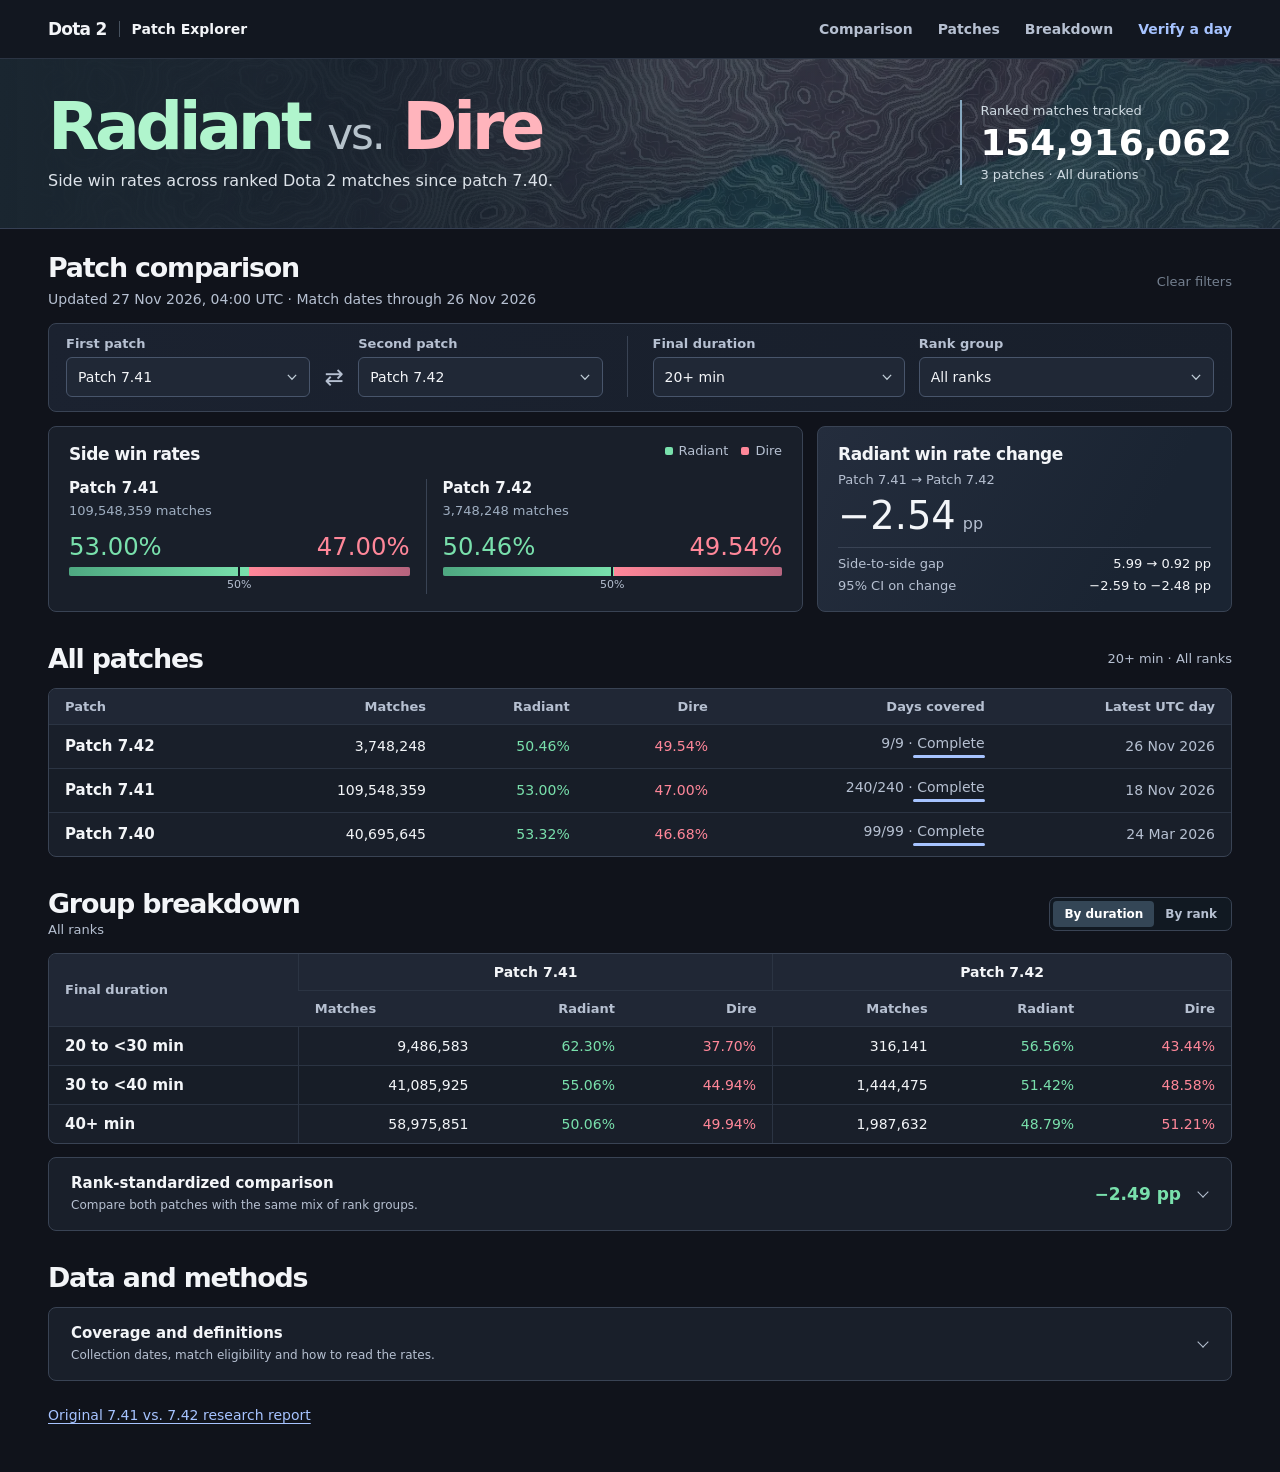
==== commit 2c8c791b: "Use regular weight for win rates and patch change" ====
--- a/docs/index.html
+++ b/docs/index.html
@@ -6,7 +6,7 @@
   <meta name="theme-color" content="#11151e">
   <meta name="description" content="Daily Radiant and Dire win rates in OpenDota ranked matches from patch 7.40 onward.">
   <title>Dota 2 Patch Explorer</title>
-  <link rel="stylesheet" href="styles.css">
+  <link rel="stylesheet" href="styles.css?v=8efd7e9e96">
   <script src="live-data.js" defer></script>
   <script src="standardize.js" defer></script>
   <script src="app.js" defer></script>
--- a/docs/styles.css
+++ b/docs/styles.css
@@ -79,7 +79,7 @@
 .count, .subtle { color: var(--quiet); font-size: 13px; line-height: 1.5; }
 .share-head .count { width: 100%; }
 .score-line { position: relative; display: flex; align-items: baseline; justify-content: space-between; gap: 5px; margin-top: 12px; font-variant-numeric: tabular-nums; }
-.score-line strong { font-size: clamp(18px, 1.9vw, 28px); font-weight: 600; line-height: 1.25; }
+.score-line strong { font-size: clamp(18px, 1.9vw, 28px); font-weight: 400; line-height: 1.25; }
 .radiant-score { color: var(--radiant); } .dire-score { color: var(--dire); }
 .parity-label { font-size: 11px; color: var(--muted); position: absolute; left: 50%; bottom: -29px; transform: translateX(-50%); }
 .stack { position: relative; display: flex; height: 9px; margin: 5px 0 18px; border-radius: 2px; overflow: hidden; background: var(--line); }
@@ -87,8 +87,8 @@
 .stack .radiant { background: linear-gradient(90deg,#4ea881,var(--radiant)); }
 .stack .dire { flex: 1; background: linear-gradient(90deg,var(--dire),#b6647e); }
 .change-card { background: linear-gradient(118deg, #242d3d, #1a2432 75%); }
-.change-value { font-size: clamp(32px, 3vw, 44px); line-height: 1.12; font-weight: 600; margin: 5px 0 10px; font-variant-numeric: tabular-nums; }
-.change-value small { font: 550 16px system-ui,sans-serif; color: var(--muted); padding-left: 7px; }
+.change-value { font-size: clamp(32px, 3vw, 44px); line-height: 1.12; font-weight: 400; margin: 5px 0 10px; font-variant-numeric: tabular-nums; }
+.change-value small { font-family: inherit; font-size: 16px; font-weight: inherit; color: var(--muted); padding-left: 7px; }
 .change-context { color: var(--muted); font-size: 13px; line-height: 1.45; margin-top: 5px; }
 .change-detail { border-top: 1px solid var(--line); padding-top: 7px; display: grid; gap: 4px; font-size: 13px; color: var(--muted); }
 .change-detail div { display:flex; align-items:baseline; justify-content:space-between; gap: 12px; }
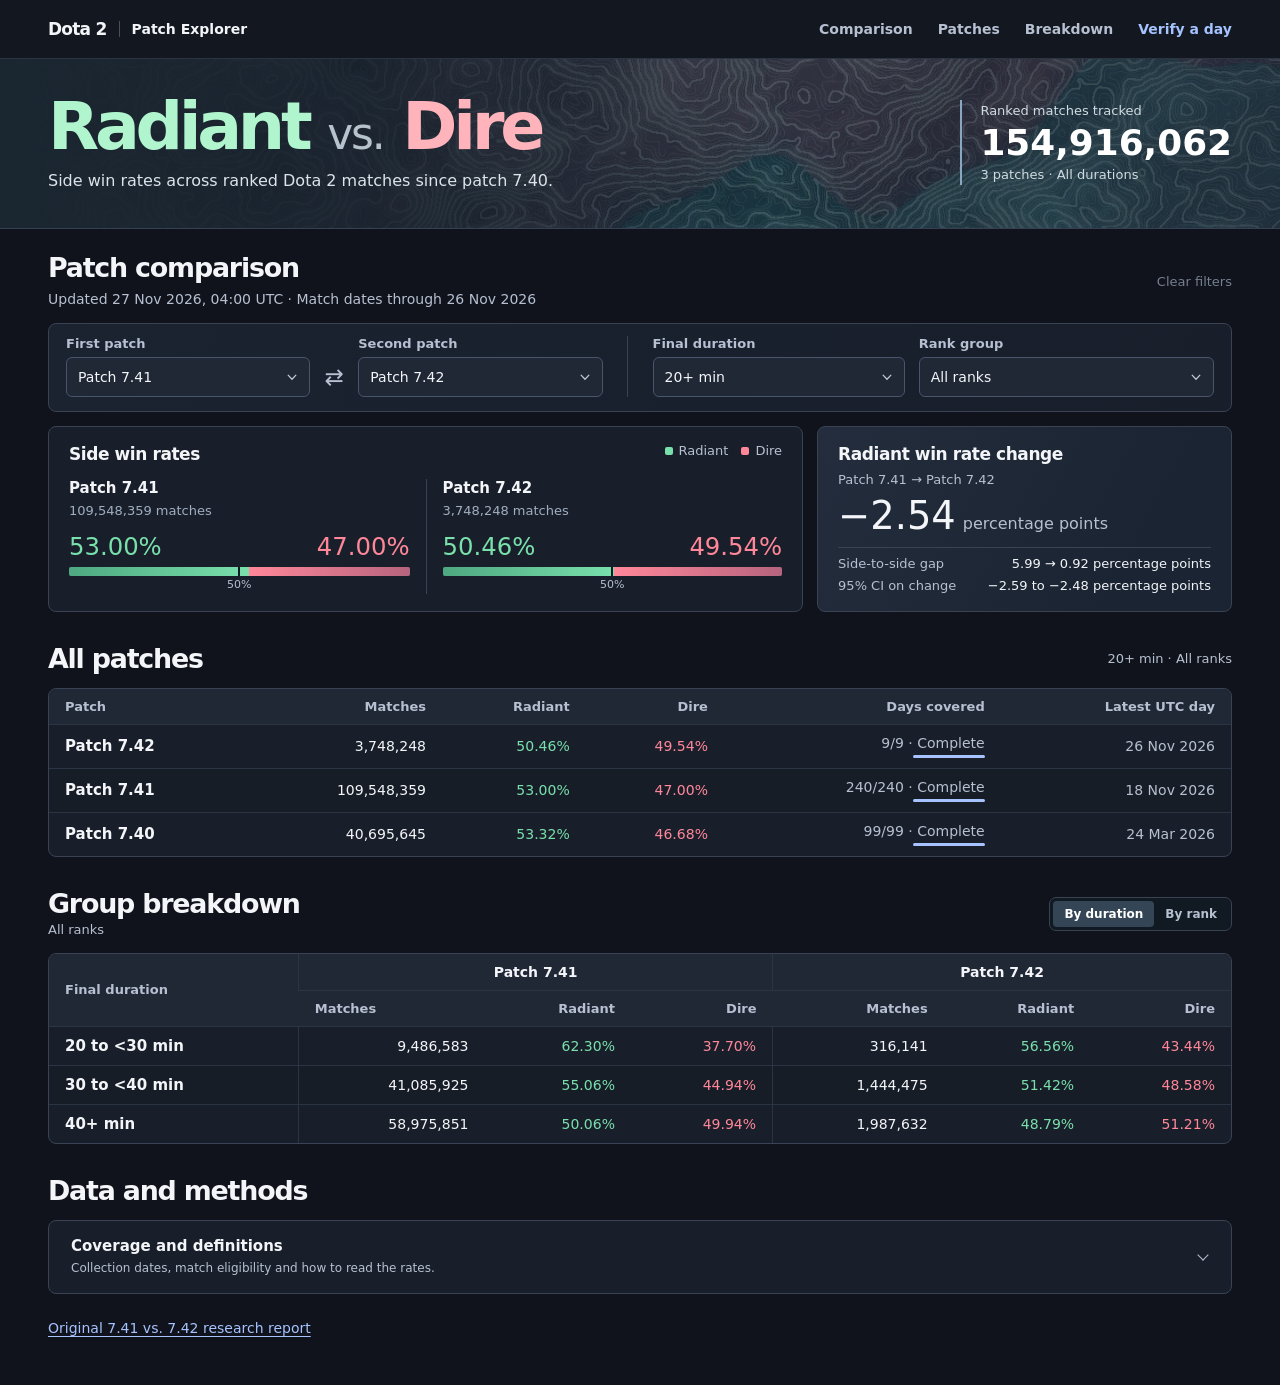
==== commit 0b0dcd32: "Remove the rank-standardized panel and spell out percentage points" ====
--- a/docs/index.html
+++ b/docs/index.html
@@ -6,10 +6,9 @@
   <meta name="theme-color" content="#11151e">
   <meta name="description" content="Daily Radiant and Dire win rates in OpenDota ranked matches from patch 7.40 onward.">
   <title>Dota 2 Patch Explorer</title>
-  <link rel="stylesheet" href="styles.css?v=8efd7e9e96">
+  <link rel="stylesheet" href="styles.css?v=fce3ffe727">
   <script src="live-data.js" defer></script>
-  <script src="standardize.js" defer></script>
-  <script src="app.js" defer></script>
+  <script src="app.js?v=16cecf3b45" defer></script>
 </head>
 <body>
   <a href="#comparison" class="skip-link">Skip to comparison</a>
@@ -79,9 +78,6 @@
           </div>
           <p id="break-empty" class="subtle" hidden>A dash means the group has no reported win rate.</p>
         </section>
-        <section id="standardization" aria-labelledby="std-title" hidden>
-          <details class="card disclosure"><summary><span><strong id="std-title">Rank-standardized comparison</strong><small>Compare both patches with the same mix of rank groups.</small></span><span class="disclosure-end"><b id="std-badge"></b><i class="chevron" aria-hidden="true"></i></span></summary><div class="detail-body" id="std-body"></div></details>
-        </section>
         <section id="methods" aria-labelledby="method-title"><div class="section-heading"><h2 id="method-title">Data and methods</h2></div>
           <details class="card disclosure" id="method-details"><summary><span><strong>Coverage and definitions</strong><small>Collection dates, match eligibility and how to read the rates.</small></span><i class="chevron" aria-hidden="true"></i></summary>
             <div class="detail-body">
--- a/docs/styles.css
+++ b/docs/styles.css
@@ -87,11 +87,11 @@
 .stack .radiant { background: linear-gradient(90deg,#4ea881,var(--radiant)); }
 .stack .dire { flex: 1; background: linear-gradient(90deg,var(--dire),#b6647e); }
 .change-card { background: linear-gradient(118deg, #242d3d, #1a2432 75%); }
-.change-value { font-size: clamp(32px, 3vw, 44px); line-height: 1.12; font-weight: 400; margin: 5px 0 10px; font-variant-numeric: tabular-nums; }
-.change-value small { font-family: inherit; font-size: 16px; font-weight: inherit; color: var(--muted); padding-left: 7px; }
+.change-value { display: flex; flex-wrap: wrap; align-items: baseline; gap: 2px 7px; font-size: clamp(32px, 3vw, 44px); line-height: 1.12; font-weight: 400; margin: 5px 0 10px; font-variant-numeric: tabular-nums; }
+.change-value small { font-family: inherit; font-size: 16px; font-weight: inherit; color: var(--muted); }
 .change-context { color: var(--muted); font-size: 13px; line-height: 1.45; margin-top: 5px; }
 .change-detail { border-top: 1px solid var(--line); padding-top: 7px; display: grid; gap: 4px; font-size: 13px; color: var(--muted); }
-.change-detail div { display:flex; align-items:baseline; justify-content:space-between; gap: 12px; }
+.change-detail div { display:flex; flex-wrap: wrap; align-items:baseline; justify-content:space-between; gap: 3px 12px; }
 .change-detail dd { text-align:right; color:var(--text); font-size: 13px; line-height: 1.35; font-variant-numeric: tabular-nums; }
 .na { color: var(--muted); font-size: 13px; line-height: 1.55; margin-top: 6px; }
 .info-note, .error-box, #error { margin-top: 11px; padding: 11px 14px; border-left: 2px solid #dac184; background: #26262b; color: #e8dbc1; font-size: 13px; line-height: 1.5; }
@@ -101,13 +101,11 @@
 .segmented button[aria-pressed="true"] { background: #344656; color: #fff; }
 
 .subtle { margin-top: 5px; }
-#standardization { margin-top: 13px; }
+
 .disclosure summary { display: flex; gap: 12px; align-items: center; justify-content: space-between; list-style: none; cursor: pointer; padding: 16px 22px; }
 .disclosure summary::-webkit-details-marker { display:none; }
 .disclosure summary strong { display: block; font-size: 15px; font-weight: 620; }
 .disclosure summary small { display: block; color: var(--muted); font-size: 12px; margin-top: 4px; line-height: 1.5; }
-.disclosure-end { display: flex; align-items: center; gap: 18px; }
-.disclosure-end b { color: var(--radiant); font-size: 17px; font-weight: 600; font-variant-numeric: tabular-nums; white-space: nowrap; }
 .chevron { display: inline-block; width: 8px; height: 8px; border: solid var(--muted); border-width: 0 1.5px 1.5px 0; transform: translateY(-2px) rotate(45deg); flex: none; margin-right: 2px; }
 details[open] .chevron { transform: translateY(2px) rotate(225deg); }
 .detail-body { margin-inline: 22px; padding: 15px 0 19px; border-top: 1px solid var(--soft-line); color: var(--muted); font-size: 13px; line-height: 1.65; }
@@ -140,18 +138,17 @@
  .filter-controls { grid-template-columns: 1fr 1fr; gap: 12px; }
  .summary-layout { grid-template-columns: 1fr; gap: 10px; }
  .score-line strong { font-size: clamp(16px,4.2vw,25px); } .share-row:first-child { padding-right:10px; } .share-row + .share-row { padding-left:10px; }
- .change-card #change { display:grid; grid-template-columns:minmax(90px, .75fr) minmax(0, 1.4fr); column-gap:16px; } .change-value { grid-column:1; grid-row:2; margin: 4px 0 0; font-size:34px; } .change-detail { grid-column: 2; grid-row: 1 / span 2; margin-top: 4px; padding: 0 0 0 12px; border: none; border-left: 1px solid var(--line); } .change-detail div { flex-wrap: wrap; gap: 0 6px; }
+ .change-value { font-size: 34px; }
  #breakdown, #methods { margin-top: 25px; } .card-heading { gap: 8px; }
 
  .method-grid { grid-template-columns: 1fr; } .disclosure summary { padding: 14px 16px; }
- .detail-body { margin-inline:16px; } .disclosure-end { gap: 8px; } .disclosure-end b { font-size: 13px; }
+ .detail-body { margin-inline:16px; }
 }
 @media(max-width: 400px) {
  .container { width: calc(100% - 24px); }
  .main-nav a { font-size: 12px; } .main-nav { gap: 12px; }
  .share-card,.change-card { padding: 14px; }
  .breakdown-heading { flex-wrap:wrap; gap:8px; } .team-legend { gap: 8px; }
- .disclosure-end b { display: none; }
 }
 @media(max-width: 360px) {
 
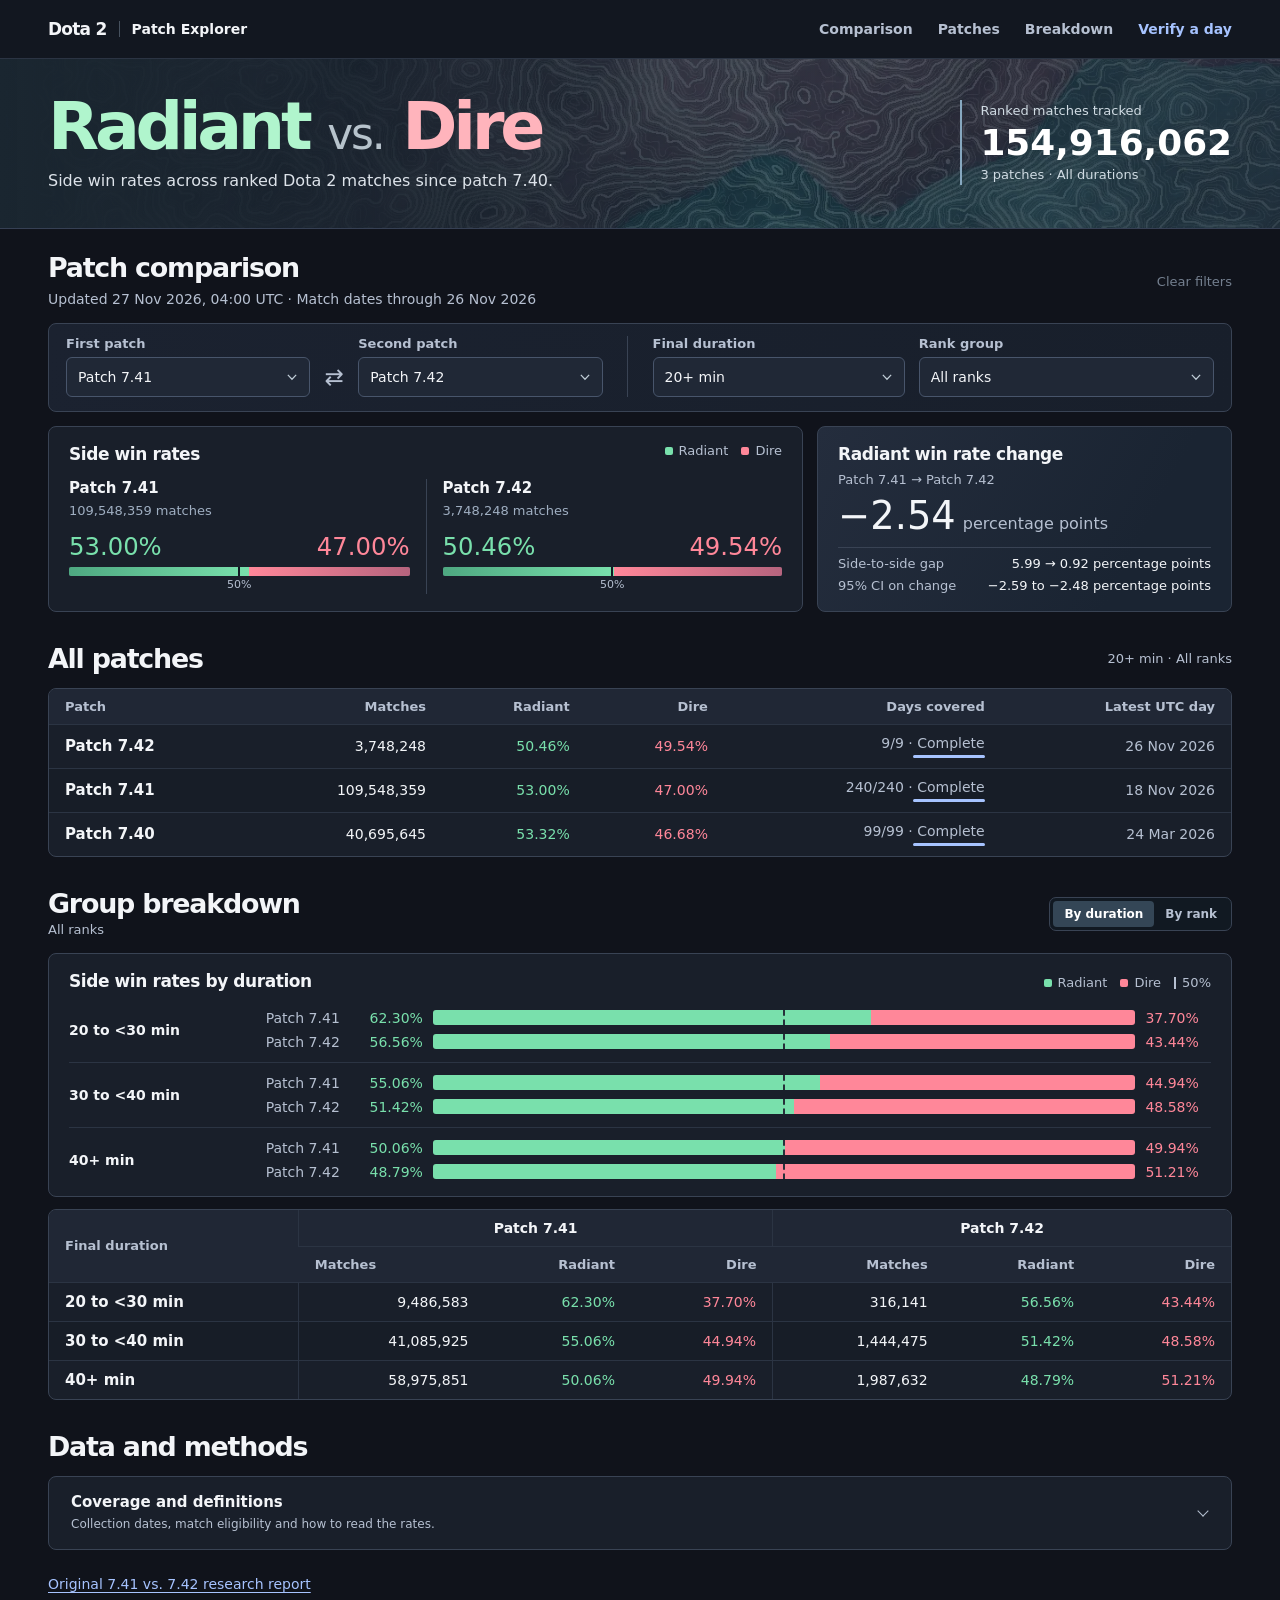
==== commit 70a7dd87: "Chart side win rates for each patch in the group breakdown" ====
--- a/docs/index.html
+++ b/docs/index.html
@@ -6,9 +6,9 @@
   <meta name="theme-color" content="#11151e">
   <meta name="description" content="Daily Radiant and Dire win rates in OpenDota ranked matches from patch 7.40 onward.">
   <title>Dota 2 Patch Explorer</title>
-  <link rel="stylesheet" href="styles.css?v=fce3ffe727">
+  <link rel="stylesheet" href="styles.css?v=158de19add">
   <script src="live-data.js" defer></script>
-  <script src="app.js?v=16cecf3b45" defer></script>
+  <script src="app.js?v=a44eecdc1f" defer></script>
 </head>
 <body>
   <a href="#comparison" class="skip-link">Skip to comparison</a>
@@ -69,6 +69,13 @@
               <button id="by-rank" type="button" aria-pressed="false">By rank</button>
             </div>
           </div>
+          <figure class="card break-chart-card" aria-labelledby="break-chart-title">
+            <figcaption class="card-heading">
+              <h3 id="break-chart-title">Side win rates by duration</h3>
+              <div class="team-legend"><span><i class="swatch radiant"></i>Radiant</span><span><i class="swatch dire"></i>Dire</span><span><i class="half-swatch"></i>50%</span></div>
+            </figcaption>
+            <div id="break-chart"></div>
+          </figure>
           <div class="card overview-card">
             <table class="overview-table breakdown-table" id="break-table" aria-labelledby="breakdown-title" aria-describedby="break-scope">
               <colgroup span="1"></colgroup><colgroup span="3"></colgroup><colgroup span="3"></colgroup>
--- a/docs/styles.css
+++ b/docs/styles.css
@@ -207,6 +207,41 @@
   .overview-table td:last-child { white-space: normal; }
 }
 
+.break-chart-card { margin: 0 0 12px; padding: 16px 20px 4px; }
+.break-chart-card figcaption { align-items: baseline; flex-wrap: wrap; margin-bottom: 6px; }
+.half-swatch { width: 0; height: 12px; border-left: 2px dashed var(--muted); }
+.break-chart-group {
+  display: grid;
+  grid-template-columns: minmax(128px, 16%) minmax(0, 1fr);
+  align-items: center;
+  gap: 14px;
+  padding: 12px 0;
+}
+.break-chart-group + .break-chart-group { border-top: 1px solid var(--soft-line); }
+.break-chart-group h4 { font-size: 14px; font-weight: 550; }
+.break-chart-group.is-selected h4 { color: var(--accent); }
+.break-chart-row {
+  display: grid;
+  grid-template-columns: 5.1rem 4.1rem minmax(0, 1fr) 4.1rem;
+  align-items: center;
+  gap: 10px;
+  font-size: 14px;
+  font-variant-numeric: tabular-nums;
+}
+.break-chart-row + .break-chart-row { margin-top: 8px; }
+.break-chart-patch, .break-chart-na { color: var(--muted); }
+.break-chart-row .radiant-score { text-align: right; }
+.break-chart-na { grid-column: 2 / -1; }
+.break-chart-track { position: relative; display: flex; height: 15px; overflow: hidden; border-radius: 3px; }
+.break-chart-track::after { content: ""; position: absolute; inset: 0 auto 0 50%; border-left: 2px dashed #26303a; transform: translateX(-1px); }
+.break-chart-radiant { background: var(--radiant); }
+.break-chart-dire { flex: 1; background: var(--dire); }
+@media (max-width: 650px) {
+  .break-chart-card { padding: 14px 12px 2px; }
+  .break-chart-group { grid-template-columns: minmax(0, 1fr); gap: 8px; }
+  .break-chart-row { grid-template-columns: max-content 3.6rem minmax(0, 1fr) 3.6rem; gap: 5px; font-size: 13px; }
+}
+
 .breakdown-table thead th[scope="colgroup"] { text-align: center; color: var(--text); font-size: 14px; }
 .breakdown-table thead tr + tr th { border-top: 1px solid var(--soft-line); text-align: right; }
 .breakdown-table thead th[scope="colgroup"], .breakdown-table .match-count { border-left: 1px solid var(--soft-line); }
